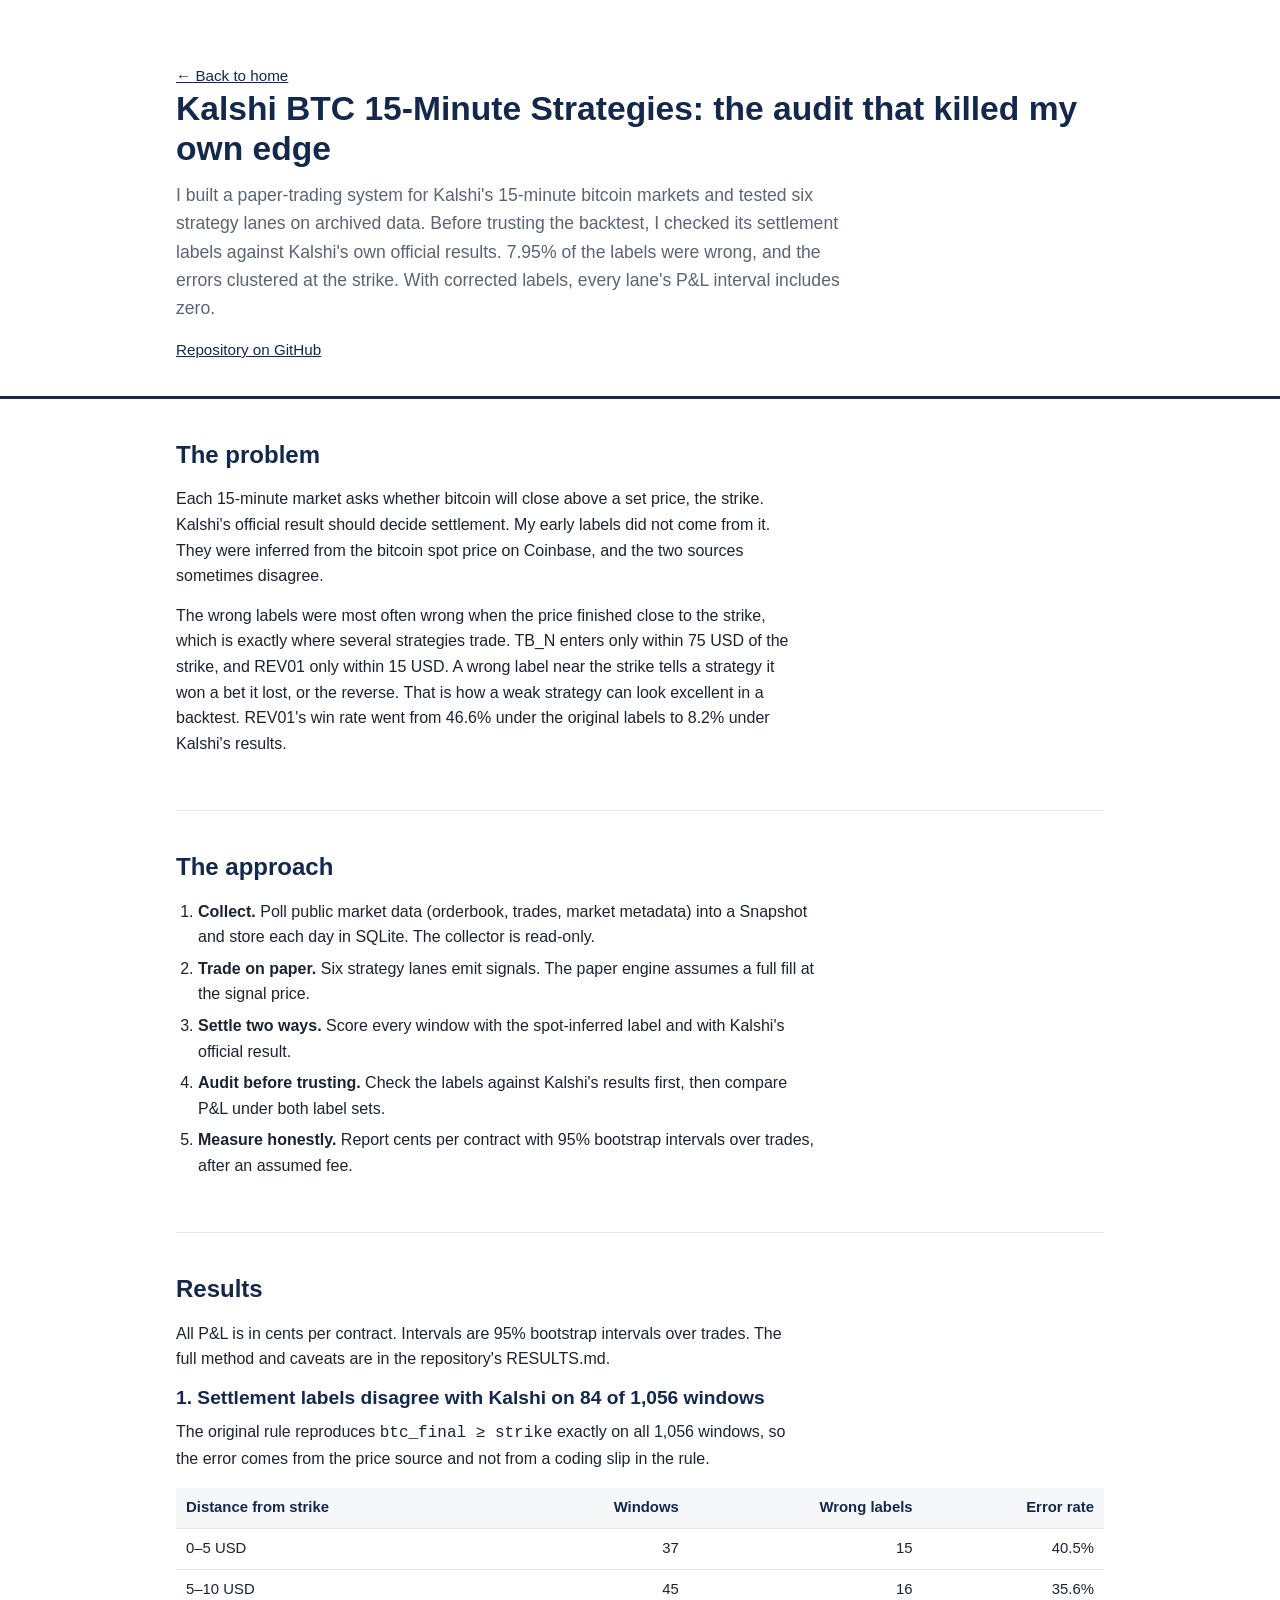
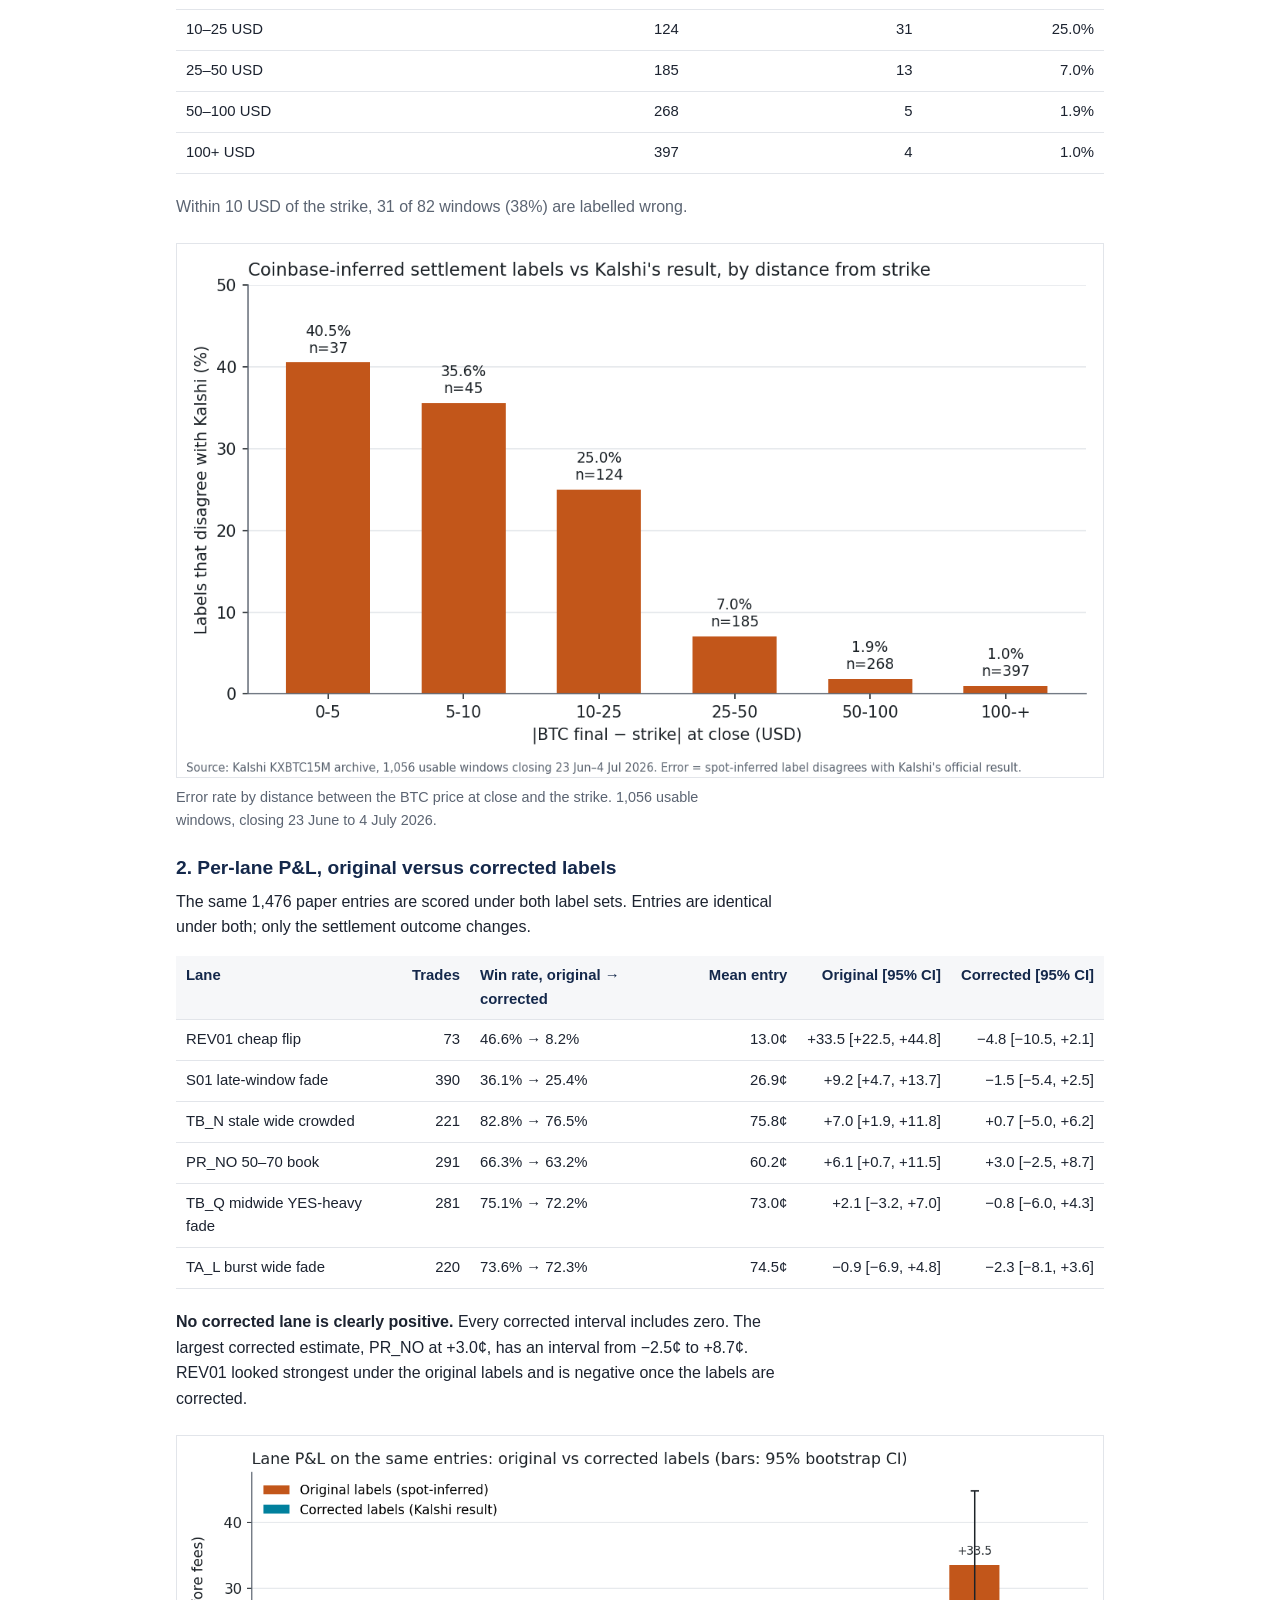
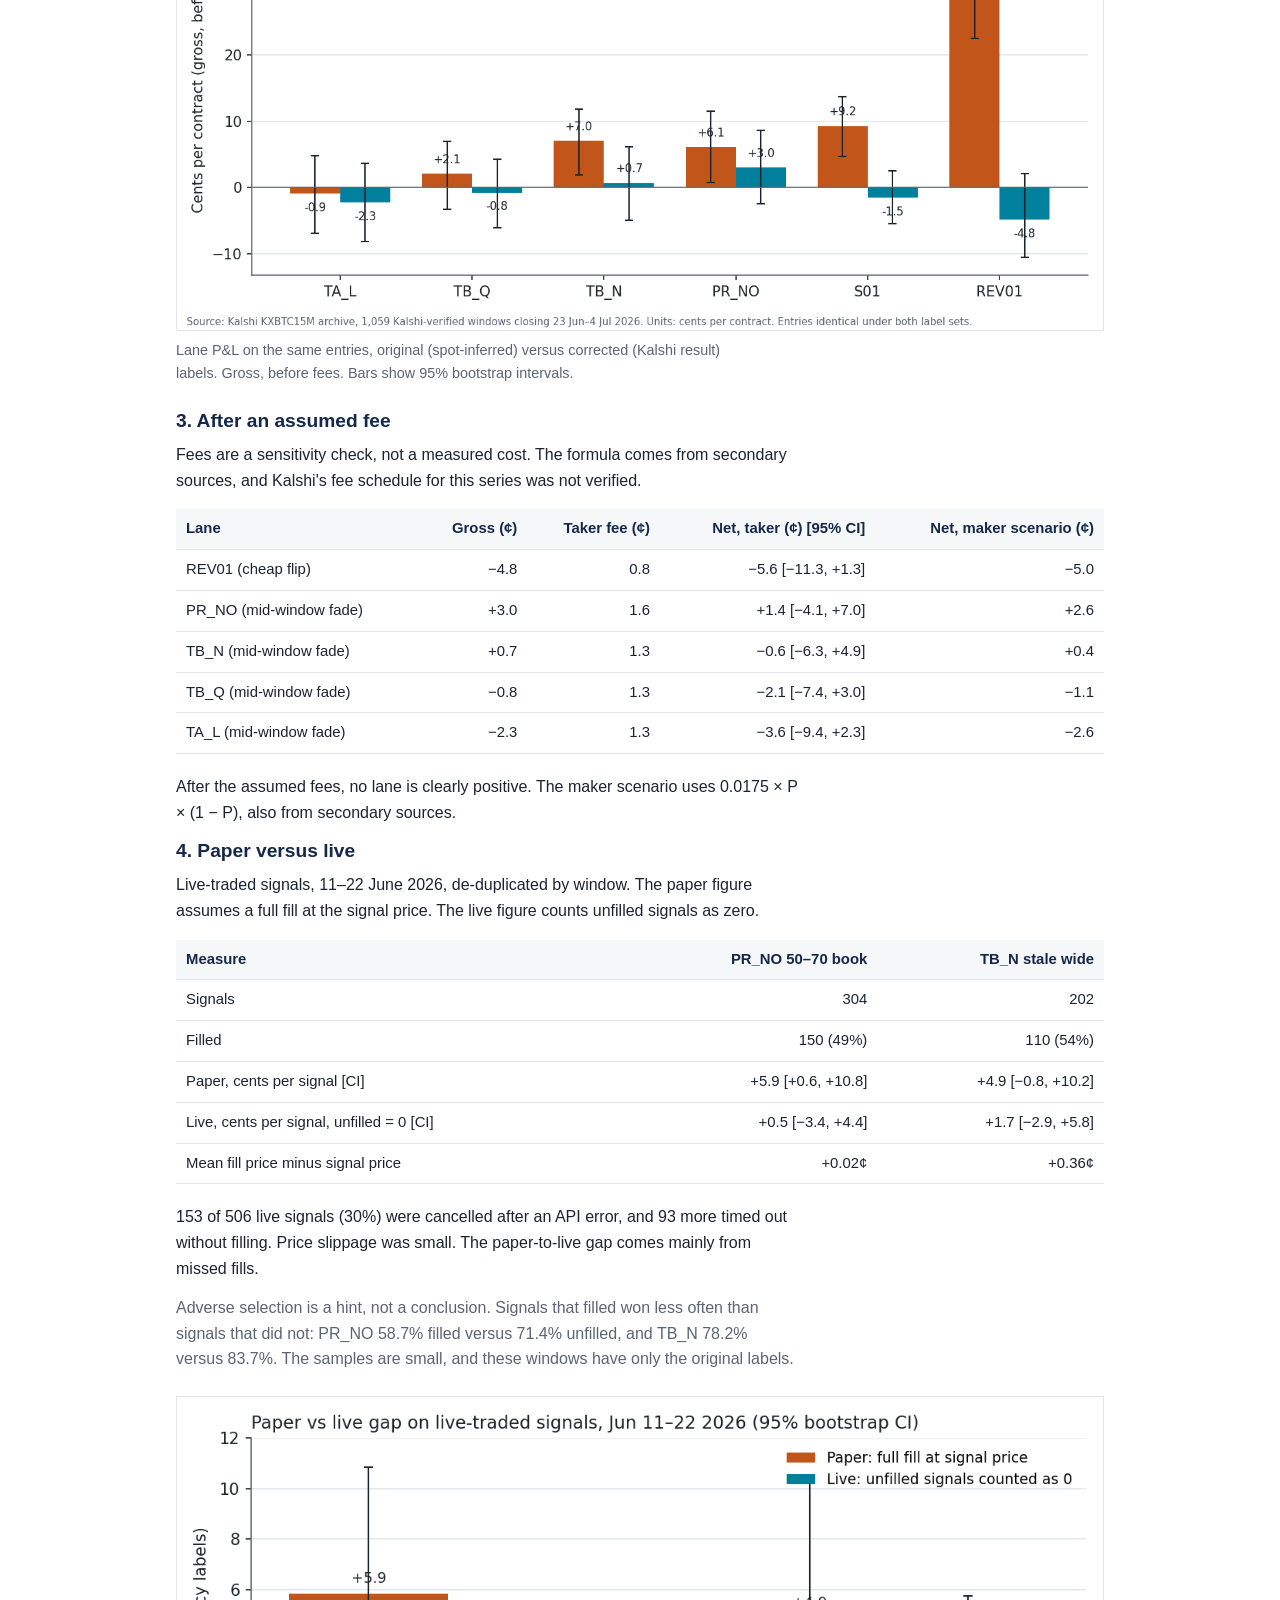
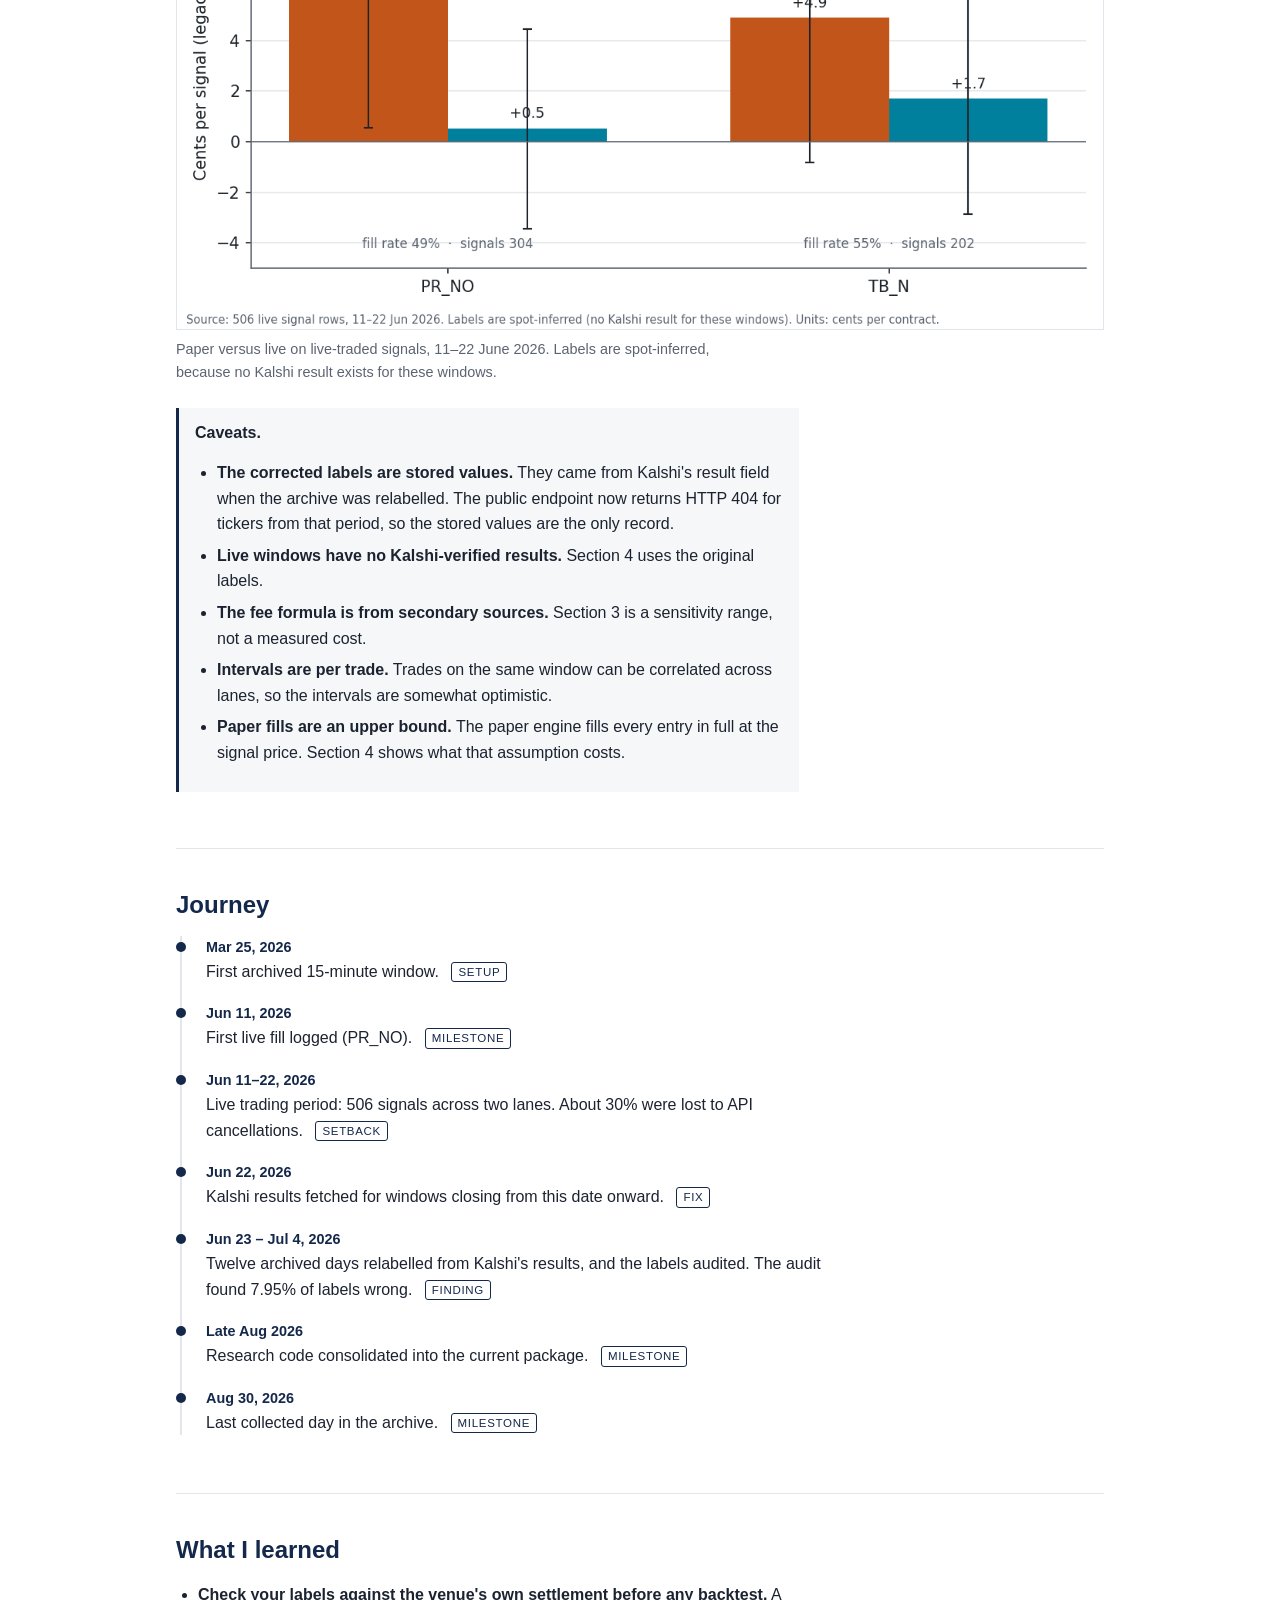
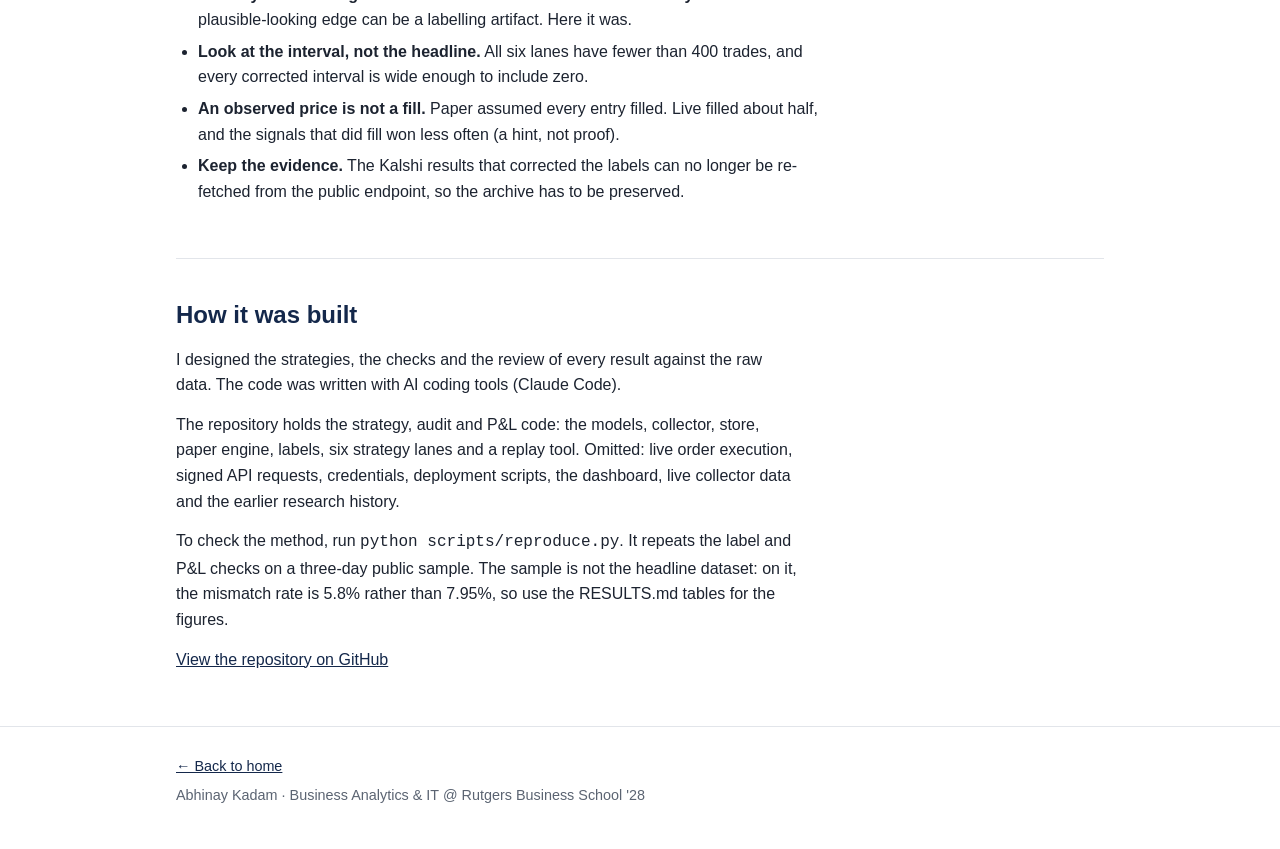
==== projects/btc.html @ 36a4cc54 "Build portfolio site: home page and two case studies Plain HTML and CSS, no framework and no build s" ====
<!doctype html>
<html lang="en">
<head>
  <meta charset="utf-8">
  <meta name="viewport" content="width=device-width, initial-scale=1">
  <title>Kalshi BTC 15-Minute Audit | Abhinay Kadam</title>
  <meta name="description" content="Case study: an audit of a Kalshi 15-minute bitcoin backtest. 7.95% of settlement labels disagreed with Kalshi's official results, and no strategy lane stayed positive after correction.">
  <link rel="icon" href="data:image/svg+xml,%3Csvg xmlns='http://www.w3.org/2000/svg' viewBox='0 0 16 16'%3E%3Crect width='16' height='16' fill='%2314284b'/%3E%3C/svg%3E">
  <link rel="stylesheet" href="../assets/style.css">
</head>
<body>

  <header class="page-head">
    <div class="wrap">
      <p class="back"><a href="../index.html">← Back to home</a></p>
      <h1>Kalshi BTC 15-Minute Strategies: the audit that killed my own edge</h1>
      <p class="lead">I built a paper-trading system for Kalshi's 15-minute bitcoin markets and tested six strategy lanes on archived data. Before trusting the backtest, I checked its settlement labels against Kalshi's own official results. 7.95% of the labels were wrong, and the errors clustered at the strike. With corrected labels, every lane's P&amp;L interval includes zero.</p>
      <ul class="links">
        <li><a href="https://github.com/Prydae/kalshi-btc-audit">Repository on GitHub</a></li>
      </ul>
    </div>
  </header>

  <main class="wrap">

    <section id="problem" aria-labelledby="problem-heading">
      <h2 id="problem-heading">The problem</h2>
      <p>Each 15-minute market asks whether bitcoin will close above a set price, the strike. Kalshi's official result should decide settlement. My early labels did not come from it. They were inferred from the bitcoin spot price on Coinbase, and the two sources sometimes disagree.</p>
      <p>The wrong labels were most often wrong when the price finished close to the strike, which is exactly where several strategies trade. TB_N enters only within 75 USD of the strike, and REV01 only within 15 USD. A wrong label near the strike tells a strategy it won a bet it lost, or the reverse. That is how a weak strategy can look excellent in a backtest. REV01's win rate went from 46.6% under the original labels to 8.2% under Kalshi's results.</p>
    </section>

    <section id="approach" aria-labelledby="approach-heading">
      <h2 id="approach-heading">The approach</h2>
      <ol>
        <li><strong>Collect.</strong> Poll public market data (orderbook, trades, market metadata) into a Snapshot and store each day in SQLite. The collector is read-only.</li>
        <li><strong>Trade on paper.</strong> Six strategy lanes emit signals. The paper engine assumes a full fill at the signal price.</li>
        <li><strong>Settle two ways.</strong> Score every window with the spot-inferred label and with Kalshi's official result.</li>
        <li><strong>Audit before trusting.</strong> Check the labels against Kalshi's results first, then compare P&amp;L under both label sets.</li>
        <li><strong>Measure honestly.</strong> Report cents per contract with 95% bootstrap intervals over trades, after an assumed fee.</li>
      </ol>
    </section>

    <section id="results" aria-labelledby="results-heading">
      <h2 id="results-heading">Results</h2>
      <p>All P&amp;L is in cents per contract. Intervals are 95% bootstrap intervals over trades. The full method and caveats are in the repository's RESULTS.md.</p>

      <h3>1. Settlement labels disagree with Kalshi on 84 of 1,056 windows</h3>
      <p>The original rule reproduces <code>btc_final ≥ strike</code> exactly on all 1,056 windows, so the error comes from the price source and not from a coding slip in the rule.</p>
      <div class="table-wrap">
        <table class="data">
          <thead>
            <tr>
              <th>Distance from strike</th>
              <th class="num">Windows</th>
              <th class="num">Wrong labels</th>
              <th class="num">Error rate</th>
            </tr>
          </thead>
          <tbody>
            <tr><td>0–5 USD</td><td class="num">37</td><td class="num">15</td><td class="num">40.5%</td></tr>
            <tr><td>5–10 USD</td><td class="num">45</td><td class="num">16</td><td class="num">35.6%</td></tr>
            <tr><td>10–25 USD</td><td class="num">124</td><td class="num">31</td><td class="num">25.0%</td></tr>
            <tr><td>25–50 USD</td><td class="num">185</td><td class="num">13</td><td class="num">7.0%</td></tr>
            <tr><td>50–100 USD</td><td class="num">268</td><td class="num">5</td><td class="num">1.9%</td></tr>
            <tr><td>100+ USD</td><td class="num">397</td><td class="num">4</td><td class="num">1.0%</td></tr>
          </tbody>
        </table>
      </div>
      <p class="muted">Within 10 USD of the strike, 31 of 82 windows (38%) are labelled wrong.</p>

      <figure>
        <img src="../assets/img/btc-label-error.png" alt="Bar chart of the share of settlement labels that disagree with Kalshi's result, by distance from strike: 40.5% at 0 to 5 USD, 35.6% at 5 to 10 USD, 25.0% at 10 to 25 USD, 7.0% at 25 to 50 USD, 1.9% at 50 to 100 USD, and 1.0% above 100 USD.">
        <figcaption>Error rate by distance between the BTC price at close and the strike. 1,056 usable windows, closing 23 June to 4 July 2026.</figcaption>
      </figure>

      <h3>2. Per-lane P&amp;L, original versus corrected labels</h3>
      <p>The same 1,476 paper entries are scored under both label sets. Entries are identical under both; only the settlement outcome changes.</p>
      <div class="table-wrap">
        <table class="data">
          <thead>
            <tr>
              <th>Lane</th>
              <th class="num">Trades</th>
              <th>Win rate, original → corrected</th>
              <th class="num">Mean entry</th>
              <th class="num">Original [95% CI]</th>
              <th class="num">Corrected [95% CI]</th>
            </tr>
          </thead>
          <tbody>
            <tr><td>REV01 cheap flip</td><td class="num">73</td><td>46.6% → 8.2%</td><td class="num">13.0¢</td><td class="num">+33.5 [+22.5, +44.8]</td><td class="num">−4.8 [−10.5, +2.1]</td></tr>
            <tr><td>S01 late-window fade</td><td class="num">390</td><td>36.1% → 25.4%</td><td class="num">26.9¢</td><td class="num">+9.2 [+4.7, +13.7]</td><td class="num">−1.5 [−5.4, +2.5]</td></tr>
            <tr><td>TB_N stale wide crowded</td><td class="num">221</td><td>82.8% → 76.5%</td><td class="num">75.8¢</td><td class="num">+7.0 [+1.9, +11.8]</td><td class="num">+0.7 [−5.0, +6.2]</td></tr>
            <tr><td>PR_NO 50–70 book</td><td class="num">291</td><td>66.3% → 63.2%</td><td class="num">60.2¢</td><td class="num">+6.1 [+0.7, +11.5]</td><td class="num">+3.0 [−2.5, +8.7]</td></tr>
            <tr><td>TB_Q midwide YES-heavy fade</td><td class="num">281</td><td>75.1% → 72.2%</td><td class="num">73.0¢</td><td class="num">+2.1 [−3.2, +7.0]</td><td class="num">−0.8 [−6.0, +4.3]</td></tr>
            <tr><td>TA_L burst wide fade</td><td class="num">220</td><td>73.6% → 72.3%</td><td class="num">74.5¢</td><td class="num">−0.9 [−6.9, +4.8]</td><td class="num">−2.3 [−8.1, +3.6]</td></tr>
          </tbody>
        </table>
      </div>
      <p><strong>No corrected lane is clearly positive.</strong> Every corrected interval includes zero. The largest corrected estimate, PR_NO at +3.0¢, has an interval from −2.5¢ to +8.7¢. REV01 looked strongest under the original labels and is negative once the labels are corrected.</p>

      <figure>
        <img src="../assets/img/btc-lane-pnl.png" alt="Grouped bar chart of lane P&amp;L on the same entries under original and corrected labels. Original: TA_L -0.9, TB_Q +2.1, TB_N +7.0, PR_NO +6.1, S01 +9.2, REV01 +33.5. Corrected: TA_L -2.3, TB_Q -0.8, TB_N +0.7, PR_NO +3.0, S01 -1.5, REV01 -4.8.">
        <figcaption>Lane P&amp;L on the same entries, original (spot-inferred) versus corrected (Kalshi result) labels. Gross, before fees. Bars show 95% bootstrap intervals.</figcaption>
      </figure>

      <h3>3. After an assumed fee</h3>
      <p>Fees are a sensitivity check, not a measured cost. The formula comes from secondary sources, and Kalshi's fee schedule for this series was not verified.</p>
      <div class="table-wrap">
        <table class="data">
          <thead>
            <tr>
              <th>Lane</th>
              <th class="num">Gross (¢)</th>
              <th class="num">Taker fee (¢)</th>
              <th class="num">Net, taker (¢) [95% CI]</th>
              <th class="num">Net, maker scenario (¢)</th>
            </tr>
          </thead>
          <tbody>
            <tr><td>REV01 (cheap flip)</td><td class="num">−4.8</td><td class="num">0.8</td><td class="num">−5.6 [−11.3, +1.3]</td><td class="num">−5.0</td></tr>
            <tr><td>PR_NO (mid-window fade)</td><td class="num">+3.0</td><td class="num">1.6</td><td class="num">+1.4 [−4.1, +7.0]</td><td class="num">+2.6</td></tr>
            <tr><td>TB_N (mid-window fade)</td><td class="num">+0.7</td><td class="num">1.3</td><td class="num">−0.6 [−6.3, +4.9]</td><td class="num">+0.4</td></tr>
            <tr><td>TB_Q (mid-window fade)</td><td class="num">−0.8</td><td class="num">1.3</td><td class="num">−2.1 [−7.4, +3.0]</td><td class="num">−1.1</td></tr>
            <tr><td>TA_L (mid-window fade)</td><td class="num">−2.3</td><td class="num">1.3</td><td class="num">−3.6 [−9.4, +2.3]</td><td class="num">−2.6</td></tr>
          </tbody>
        </table>
      </div>
      <p>After the assumed fees, no lane is clearly positive. The maker scenario uses 0.0175 × P × (1 − P), also from secondary sources.</p>

      <h3>4. Paper versus live</h3>
      <p>Live-traded signals, 11–22 June 2026, de-duplicated by window. The paper figure assumes a full fill at the signal price. The live figure counts unfilled signals as zero.</p>
      <div class="table-wrap">
        <table class="data">
          <thead>
            <tr>
              <th>Measure</th>
              <th class="num">PR_NO 50–70 book</th>
              <th class="num">TB_N stale wide</th>
            </tr>
          </thead>
          <tbody>
            <tr><td>Signals</td><td class="num">304</td><td class="num">202</td></tr>
            <tr><td>Filled</td><td class="num">150 (49%)</td><td class="num">110 (54%)</td></tr>
            <tr><td>Paper, cents per signal [CI]</td><td class="num">+5.9 [+0.6, +10.8]</td><td class="num">+4.9 [−0.8, +10.2]</td></tr>
            <tr><td>Live, cents per signal, unfilled = 0 [CI]</td><td class="num">+0.5 [−3.4, +4.4]</td><td class="num">+1.7 [−2.9, +5.8]</td></tr>
            <tr><td>Mean fill price minus signal price</td><td class="num">+0.02¢</td><td class="num">+0.36¢</td></tr>
          </tbody>
        </table>
      </div>
      <p>153 of 506 live signals (30%) were cancelled after an API error, and 93 more timed out without filling. Price slippage was small. The paper-to-live gap comes mainly from missed fills.</p>
      <p class="muted">Adverse selection is a hint, not a conclusion. Signals that filled won less often than signals that did not: PR_NO 58.7% filled versus 71.4% unfilled, and TB_N 78.2% versus 83.7%. The samples are small, and these windows have only the original labels.</p>

      <figure>
        <img src="../assets/img/btc-paper-vs-live.png" alt="Bar chart comparing paper and live cents per signal on live-traded signals from 11 to 22 June 2026. PR_NO: paper +5.9, live +0.5. TB_N: paper +4.9, live +1.7. Error bars show 95% intervals.">
        <figcaption>Paper versus live on live-traded signals, 11–22 June 2026. Labels are spot-inferred, because no Kalshi result exists for these windows.</figcaption>
      </figure>

      <div class="note">
        <p><strong>Caveats.</strong></p>
        <ul>
          <li><strong>The corrected labels are stored values.</strong> They came from Kalshi's result field when the archive was relabelled. The public endpoint now returns HTTP 404 for tickers from that period, so the stored values are the only record.</li>
          <li><strong>Live windows have no Kalshi-verified results.</strong> Section 4 uses the original labels.</li>
          <li><strong>The fee formula is from secondary sources.</strong> Section 3 is a sensitivity range, not a measured cost.</li>
          <li><strong>Intervals are per trade.</strong> Trades on the same window can be correlated across lanes, so the intervals are somewhat optimistic.</li>
          <li><strong>Paper fills are an upper bound.</strong> The paper engine fills every entry in full at the signal price. Section 4 shows what that assumption costs.</li>
        </ul>
      </div>
    </section>

    <section id="journey" aria-labelledby="journey-heading">
      <h2 id="journey-heading">Journey</h2>
      <ol class="timeline">
        <li><span class="date">Mar 25, 2026</span>First archived 15-minute window. <span class="tag">Setup</span></li>
        <li><span class="date">Jun 11, 2026</span>First live fill logged (PR_NO). <span class="tag">Milestone</span></li>
        <li><span class="date">Jun 11–22, 2026</span>Live trading period: 506 signals across two lanes. About 30% were lost to API cancellations. <span class="tag">Setback</span></li>
        <li><span class="date">Jun 22, 2026</span>Kalshi results fetched for windows closing from this date onward. <span class="tag">Fix</span></li>
        <li><span class="date">Jun 23 – Jul 4, 2026</span>Twelve archived days relabelled from Kalshi's results, and the labels audited. The audit found 7.95% of labels wrong. <span class="tag">Finding</span></li>
        <li><span class="date">Late Aug 2026</span>Research code consolidated into the current package. <span class="tag">Milestone</span></li>
        <li><span class="date">Aug 30, 2026</span>Last collected day in the archive. <span class="tag">Milestone</span></li>
      </ol>
    </section>

    <section id="learned" aria-labelledby="learned-heading">
      <h2 id="learned-heading">What I learned</h2>
      <ul>
        <li><strong>Check your labels against the venue's own settlement before any backtest.</strong> A plausible-looking edge can be a labelling artifact. Here it was.</li>
        <li><strong>Look at the interval, not the headline.</strong> All six lanes have fewer than 400 trades, and every corrected interval is wide enough to include zero.</li>
        <li><strong>An observed price is not a fill.</strong> Paper assumed every entry filled. Live filled about half, and the signals that did fill won less often (a hint, not proof).</li>
        <li><strong>Keep the evidence.</strong> The Kalshi results that corrected the labels can no longer be re-fetched from the public endpoint, so the archive has to be preserved.</li>
      </ul>
    </section>

    <section id="built" aria-labelledby="built-heading">
      <h2 id="built-heading">How it was built</h2>
      <p>I designed the strategies, the checks and the review of every result against the raw data. The code was written with AI coding tools (Claude Code).</p>
      <p>The repository holds the strategy, audit and P&amp;L code: the models, collector, store, paper engine, labels, six strategy lanes and a replay tool. Omitted: live order execution, signed API requests, credentials, deployment scripts, the dashboard, live collector data and the earlier research history.</p>
      <p>To check the method, run <code>python scripts/reproduce.py</code>. It repeats the label and P&amp;L checks on a three-day public sample. The sample is not the headline dataset: on it, the mismatch rate is 5.8% rather than 7.95%, so use the RESULTS.md tables for the figures.</p>
      <p><a href="https://github.com/Prydae/kalshi-btc-audit">View the repository on GitHub</a></p>
    </section>

  </main>

  <footer class="site-footer">
    <div class="wrap">
      <p><a href="../index.html">← Back to home</a></p>
      <p>Abhinay Kadam · Business Analytics &amp; IT @ Rutgers Business School '28</p>
    </div>
  </footer>

</body>
</html>
---- assets/style.css ----
/* Abhinay Kadam portfolio. Plain CSS, system fonts, no animation. */

:root {
  --accent: #14284b;
  --text: #1c2330;
  --muted: #5b6472;
  --border: #e2e5ea;
  --soft: #f6f7f9;
  --bg: #ffffff;
}

* { box-sizing: border-box; }

html { -webkit-text-size-adjust: 100%; }

body {
  margin: 0;
  background: var(--bg);
  color: var(--text);
  font-family: -apple-system, BlinkMacSystemFont, "Segoe UI", Roboto, "Helvetica Neue", Arial, sans-serif;
  font-size: 16px;
  line-height: 1.6;
}

a { color: var(--accent); }
a:hover { text-decoration-thickness: 2px; }

img { max-width: 100%; height: auto; }

.wrap {
  max-width: 960px;
  margin: 0 auto;
  padding: 0 16px;
}

/* Header */
.site-header {
  border-bottom: 3px solid var(--accent);
  padding: 48px 0 28px;
}

.site-header h1 {
  margin: 0 0 8px;
  color: var(--accent);
  font-size: clamp(1.8rem, 5vw, 2.25rem);
  font-weight: 700;
  letter-spacing: -0.01em;
  line-height: 1.2;
}

.subtitle {
  margin: 0 0 20px;
  color: var(--muted);
  font-size: 1.05rem;
  max-width: 62ch;
}

.links {
  display: flex;
  flex-wrap: wrap;
  gap: 8px 20px;
  margin: 0;
  padding: 0;
  list-style: none;
  font-size: 0.95rem;
}

/* Sections */
main section {
  padding: 40px 0;
  border-bottom: 1px solid var(--border);
}

main section:last-of-type { border-bottom: none; }

h2 {
  margin: 0 0 16px;
  color: var(--accent);
  font-size: 1.5rem;
  font-weight: 700;
  line-height: 1.3;
}

h3 {
  margin: 0 0 8px;
  color: var(--accent);
  font-size: 1.2rem;
  font-weight: 700;
  line-height: 1.3;
}

h4 {
  margin: 24px 0 8px;
  color: var(--accent);
  font-size: 1rem;
  font-weight: 700;
}

p, li { max-width: 70ch; }
p { margin: 0 0 14px; }
ul, ol { padding-left: 22px; margin: 0 0 14px; }
li { margin-bottom: 6px; }

.lead {
  font-size: 1.1rem;
  color: var(--text);
  max-width: 70ch;
}

.muted { color: var(--muted); }

/* Project cards */
.cards {
  display: grid;
  grid-template-columns: 1fr;
  gap: 24px;
}

@media (min-width: 760px) {
  .cards { grid-template-columns: 1fr 1fr; }
}

.card {
  display: flex;
  flex-direction: column;
  border: 1px solid var(--border);
  border-radius: 6px;
  overflow: hidden;
  background: var(--bg);
}

.card img {
  display: block;
  width: 100%;
  border-bottom: 1px solid var(--border);
  background: var(--soft);
}

.card-body {
  display: flex;
  flex-direction: column;
  flex: 1;
  gap: 12px;
  padding: 20px;
}

.card-body h3 { margin: 0; }
.card-body h3 a { text-decoration: none; }
.card-body h3 a:hover { text-decoration: underline; }

.card-body .summary { margin: 0; color: var(--muted); }

.stats {
  display: grid;
  gap: 10px;
  margin: 4px 0 0;
  padding: 12px 0 0;
  border-top: 1px solid var(--border);
}

.stats div { display: grid; grid-template-columns: 1fr; gap: 0; }

.stats dt {
  color: var(--accent);
  font-size: 1.3rem;
  font-weight: 700;
  line-height: 1.3;
  font-variant-numeric: tabular-nums;
}

.stats dd {
  margin: 0;
  color: var(--muted);
  font-size: 0.92rem;
}

.card-links {
  margin: auto 0 0;
  padding-top: 8px;
  font-size: 0.95rem;
}

/* Tables */
.table-wrap {
  overflow-x: auto;
  margin: 16px 0 20px;
  -webkit-overflow-scrolling: touch;
}

table.data {
  width: 100%;
  border-collapse: collapse;
  font-size: 0.93rem;
}

table.data th,
table.data td {
  padding: 8px 10px;
  text-align: left;
  vertical-align: top;
  border-bottom: 1px solid var(--border);
}

table.data th {
  background: var(--soft);
  color: var(--accent);
  font-weight: 600;
}

table.data .num {
  text-align: right;
  white-space: nowrap;
  font-variant-numeric: tabular-nums;
}

/* Figures and notes */
figure {
  margin: 24px 0;
}

figure img {
  display: block;
  width: 100%;
  border: 1px solid var(--border);
}

figcaption {
  margin-top: 8px;
  color: var(--muted);
  font-size: 0.9rem;
  max-width: 70ch;
}

.note {
  margin: 16px 0;
  padding: 12px 16px;
  border-left: 3px solid var(--accent);
  background: var(--soft);
  max-width: 70ch;
}

.note p:last-child { margin-bottom: 0; }

/* Timeline */
.timeline {
  list-style: none;
  margin: 0;
  padding: 0 0 0 24px;
  border-left: 2px solid var(--border);
  margin-left: 4px;
}

.timeline li {
  position: relative;
  margin: 0 0 18px;
}

.timeline li::before {
  content: "";
  position: absolute;
  left: -30px;
  top: 6px;
  width: 10px;
  height: 10px;
  border-radius: 50%;
  background: var(--accent);
}

.timeline .date {
  display: block;
  color: var(--accent);
  font-weight: 600;
  font-size: 0.9rem;
}

.tag {
  display: inline-block;
  margin-left: 8px;
  padding: 0 6px;
  border: 1px solid var(--accent);
  border-radius: 3px;
  color: var(--accent);
  font-size: 0.72rem;
  letter-spacing: 0.06em;
  text-transform: uppercase;
  vertical-align: 1px;
}

/* Page furniture */
.back {
  display: inline-block;
  margin: 24px 0 0;
  font-size: 0.95rem;
}

.page-head {
  padding: 40px 0 28px;
  border-bottom: 3px solid var(--accent);
}

.page-head h1 {
  margin: 0 0 12px;
  color: var(--accent);
  font-size: clamp(1.7rem, 4.5vw, 2.1rem);
  font-weight: 700;
  line-height: 1.2;
}

.page-head .lead { margin: 0 0 16px; color: var(--muted); }

.site-footer {
  padding: 28px 0 40px;
  border-top: 1px solid var(--border);
  color: var(--muted);
  font-size: 0.9rem;
}

.site-footer p { margin: 0 0 6px; }
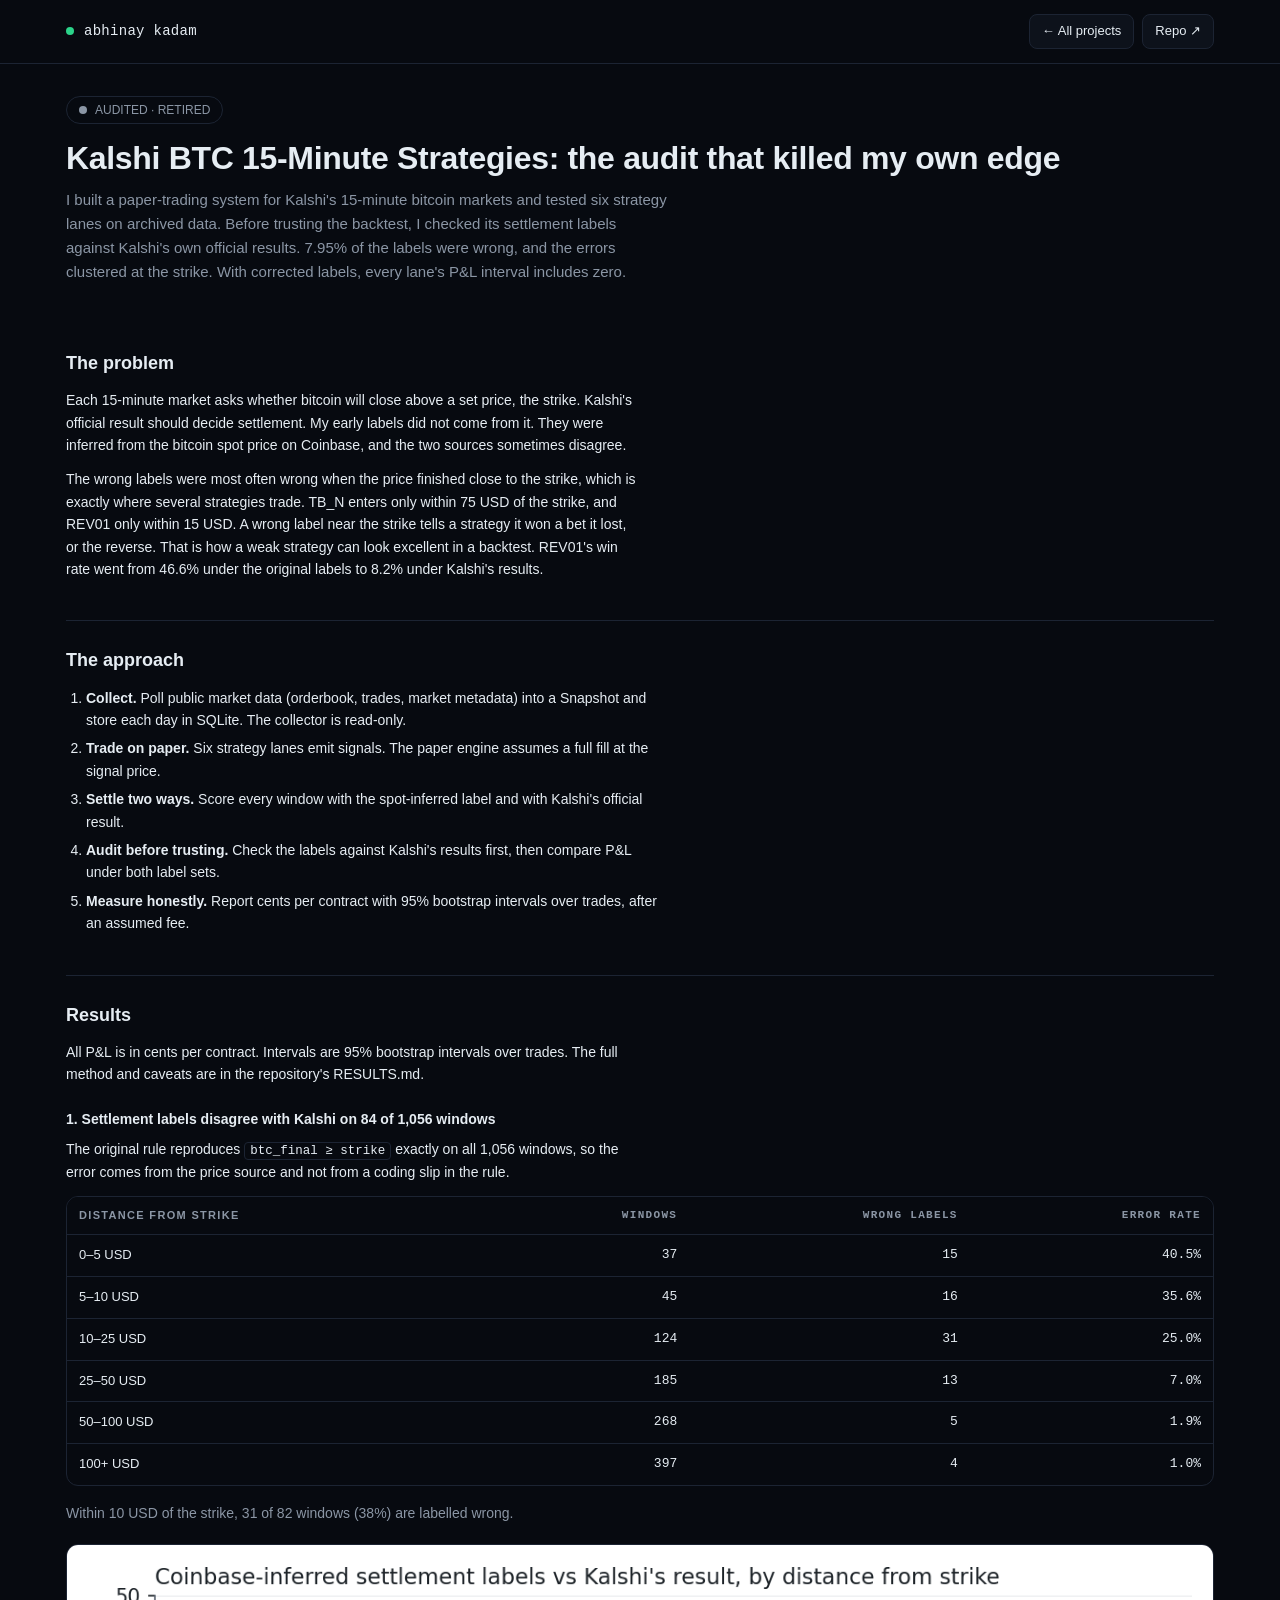
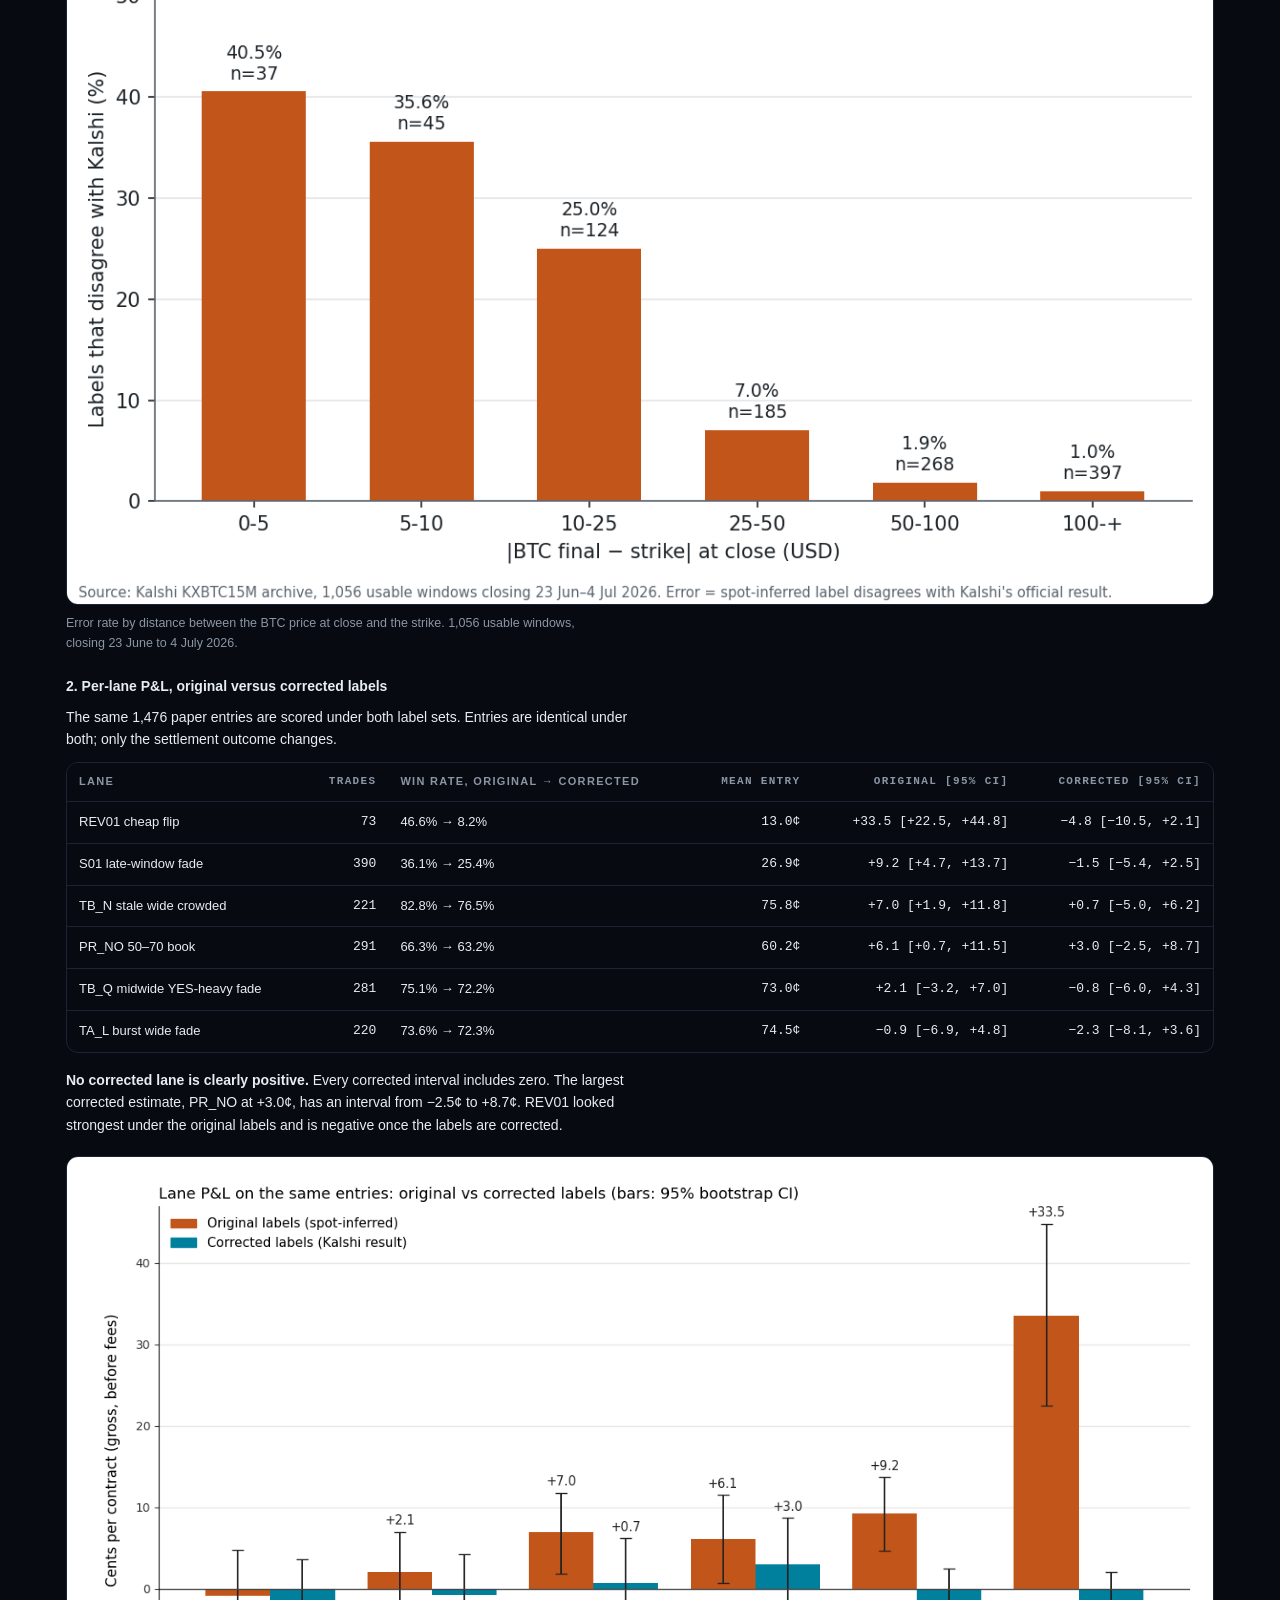
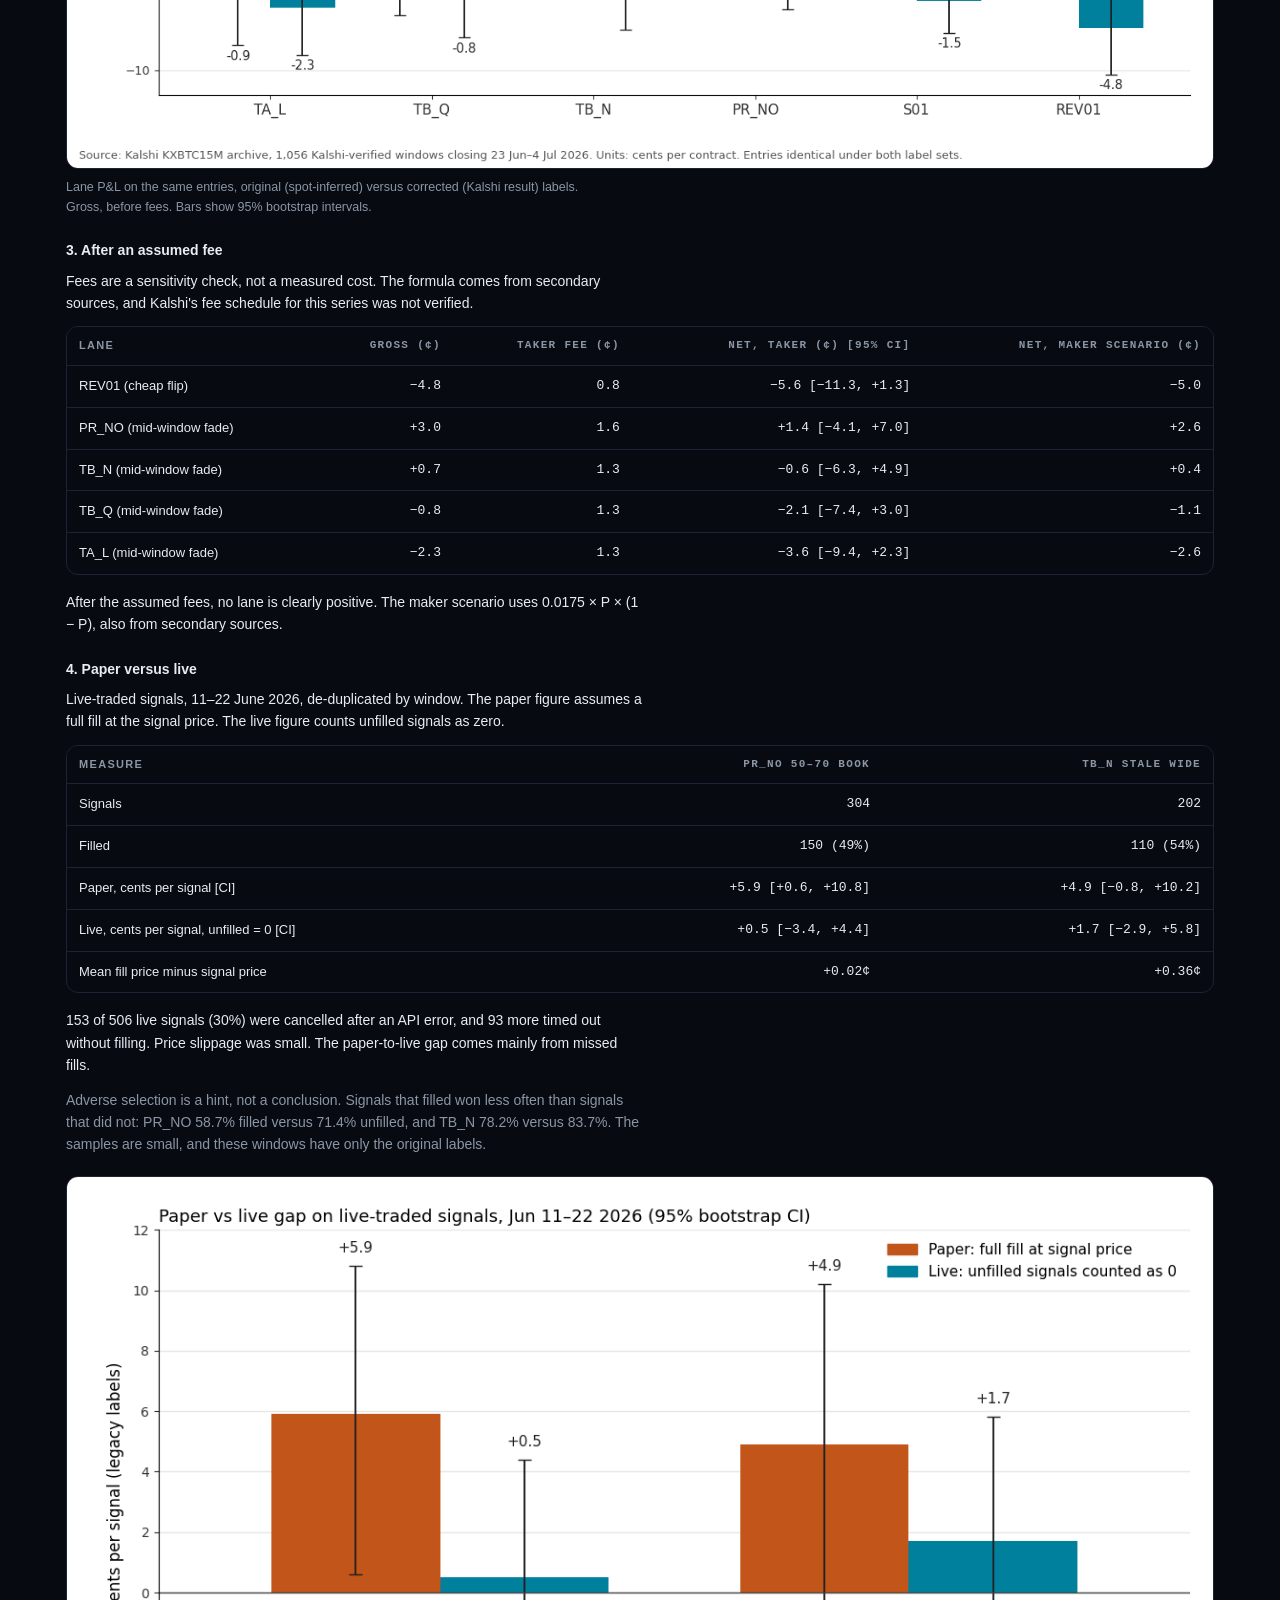
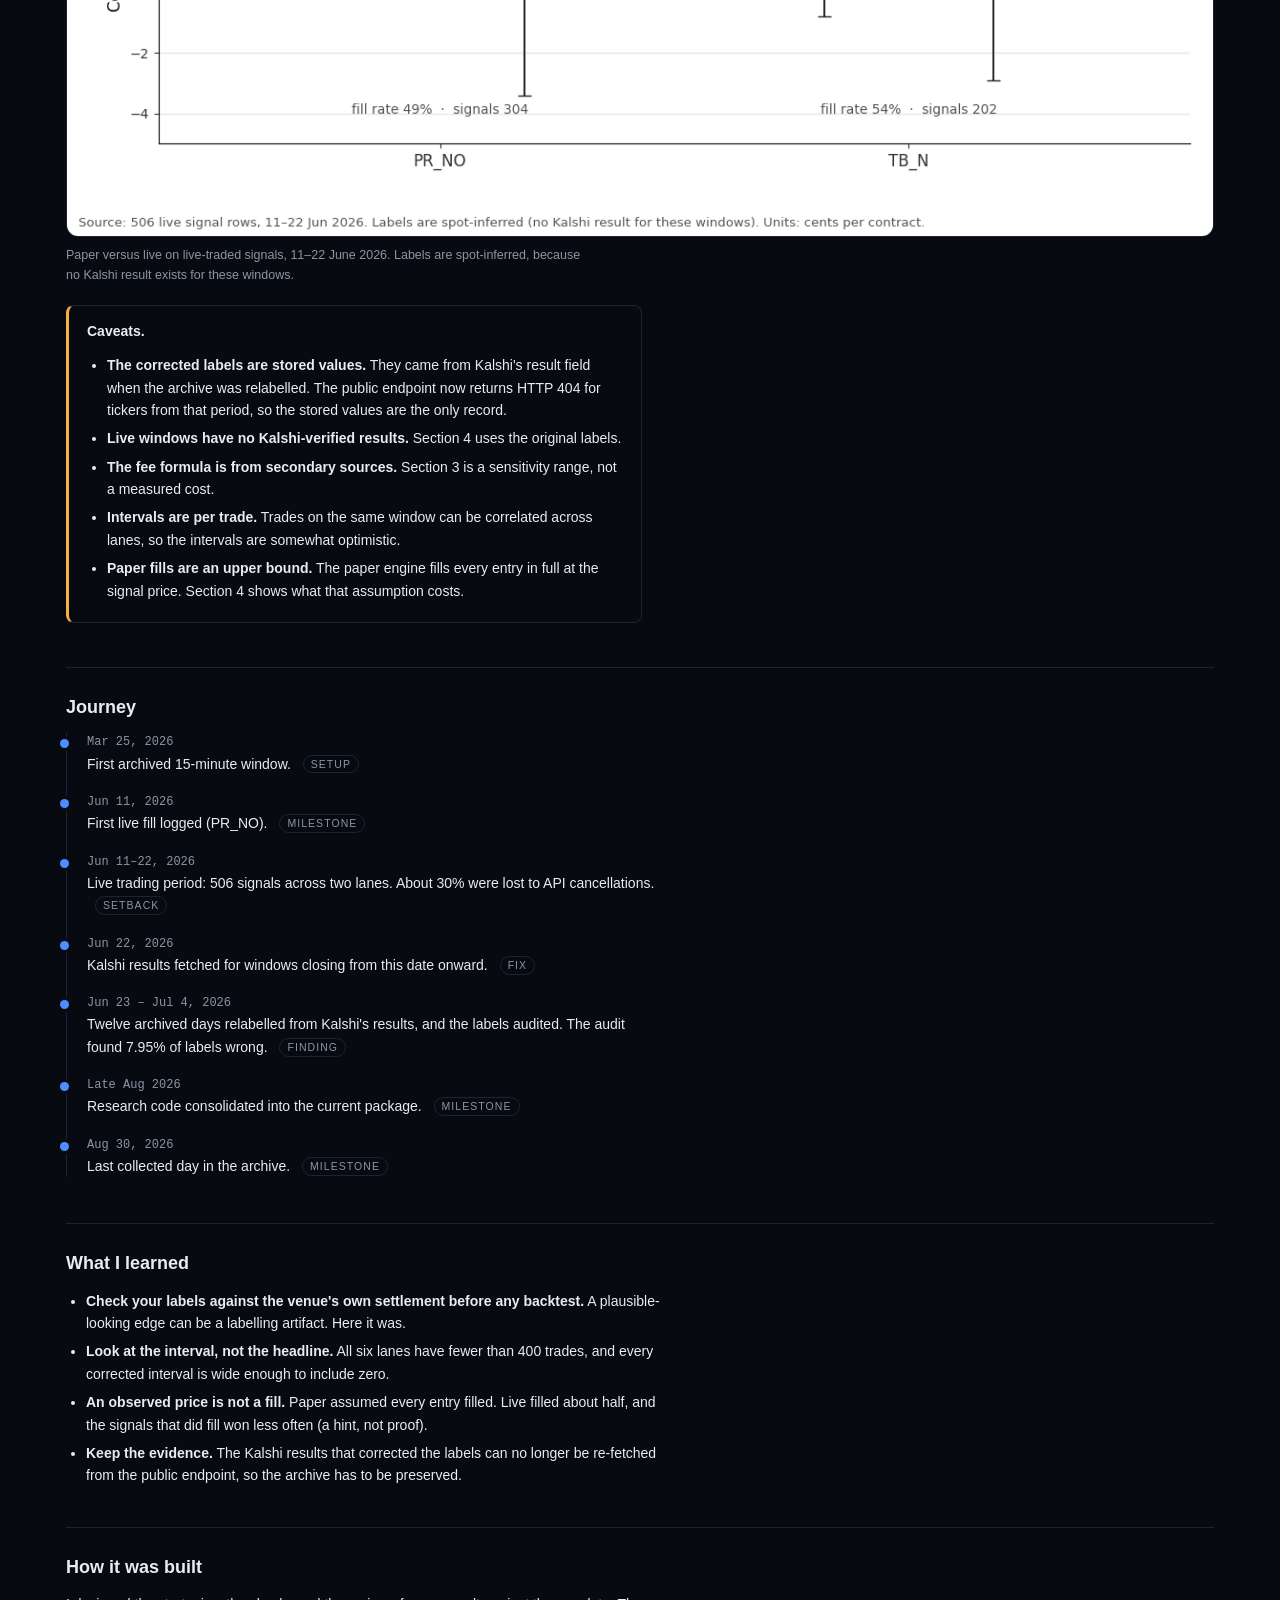
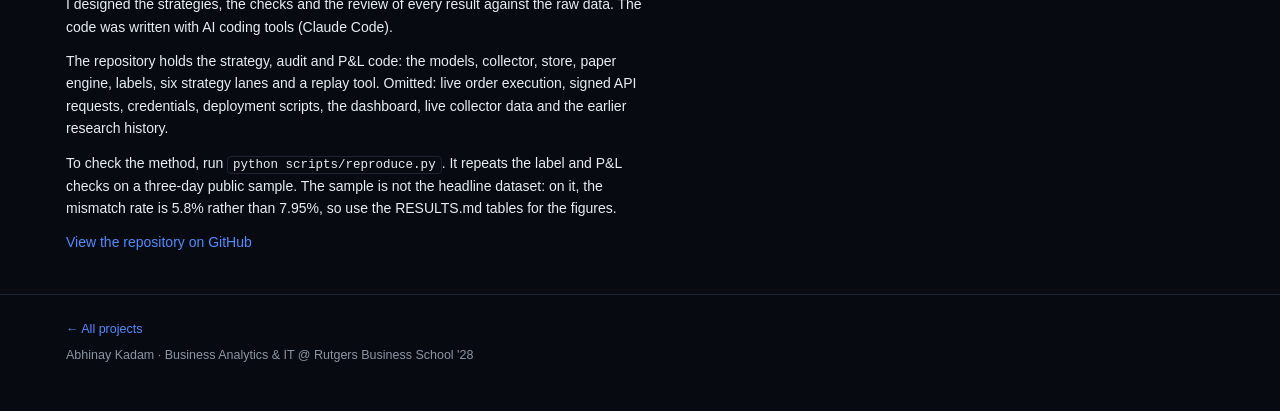
==== commit 380959f8: "Redesign: trading-terminal theme and tabbed single page Dark panel layout matching the trading dashb" ====
--- a/projects/btc.html
+++ b/projects/btc.html
@@ -10,18 +10,25 @@
 </head>
 <body>
 
+  <header class="topbar">
+    <div class="wrap topbar-inner">
+      <a class="brand" href="../index.html"><span class="dot pos" aria-hidden="true"></span>abhinay kadam</a>
+      <div class="topbar-links">
+        <a class="btn" href="../index.html#projects">← All projects</a>
+        <a class="btn" href="https://github.com/Prydae/kalshi-btc-audit">Repo ↗</a>
+      </div>
+    </div>
+  </header>
+
   <header class="page-head">
     <div class="wrap">
-      <p class="back"><a href="../index.html">← Back to home</a></p>
+      <p class="pills"><span class="pill"><span class="dot muted" aria-hidden="true"></span>AUDITED · RETIRED</span></p>
       <h1>Kalshi BTC 15-Minute Strategies: the audit that killed my own edge</h1>
       <p class="lead">I built a paper-trading system for Kalshi's 15-minute bitcoin markets and tested six strategy lanes on archived data. Before trusting the backtest, I checked its settlement labels against Kalshi's own official results. 7.95% of the labels were wrong, and the errors clustered at the strike. With corrected labels, every lane's P&amp;L interval includes zero.</p>
-      <ul class="links">
-        <li><a href="https://github.com/Prydae/kalshi-btc-audit">Repository on GitHub</a></li>
-      </ul>
     </div>
   </header>
 
-  <main class="wrap">
+  <main class="wrap case">
 
     <section id="problem" aria-labelledby="problem-heading">
       <h2 id="problem-heading">The problem</h2>
@@ -203,7 +210,7 @@
 
   <footer class="site-footer">
     <div class="wrap">
-      <p><a href="../index.html">← Back to home</a></p>
+      <p><a href="../index.html#projects">← All projects</a></p>
       <p>Abhinay Kadam · Business Analytics &amp; IT @ Rutgers Business School '28</p>
     </div>
   </footer>
--- a/assets/style.css
+++ b/assets/style.css
@@ -1,318 +1,482 @@
-/* Abhinay Kadam portfolio. Plain CSS, system fonts, no animation. */
+/* Trading-terminal theme. Plain CSS, no framework, no animation beyond hover colour. */
 
 :root {
-  --accent: #14284b;
-  --text: #1c2330;
-  --muted: #5b6472;
-  --border: #e2e5ea;
-  --soft: #f6f7f9;
-  --bg: #ffffff;
+  --bg: #070a10;
+  --panel: #0d121b;
+  --border: #1c2433;
+  --border-hover: #2b3649;
+  --text: #e6edf3;
+  --muted: #8b96a5;
+  --pos: #2bd48a;
+  --neg: #f2545b;
+  --accent: #4c8dff;
+  --amber: #f5b041;
+  --radius: 12px;
+  --sans: Inter, -apple-system, BlinkMacSystemFont, "Segoe UI", Roboto, "Helvetica Neue", Arial, sans-serif;
+  --mono: "JetBrains Mono", ui-monospace, SFMono-Regular, Consolas, "Liberation Mono", monospace;
 }
 
 * { box-sizing: border-box; }
 
-html { -webkit-text-size-adjust: 100%; }
+html { background: var(--bg); -webkit-text-size-adjust: 100%; }
 
 body {
   margin: 0;
   background: var(--bg);
   color: var(--text);
-  font-family: -apple-system, BlinkMacSystemFont, "Segoe UI", Roboto, "Helvetica Neue", Arial, sans-serif;
-  font-size: 16px;
+  font-family: var(--sans);
+  font-size: 14px;
   line-height: 1.6;
 }
 
-a { color: var(--accent); }
-a:hover { text-decoration-thickness: 2px; }
+a { color: var(--accent); text-decoration: none; }
+a:hover { text-decoration: underline; text-underline-offset: 3px; }
+
+:focus-visible {
+  outline: 2px solid var(--accent);
+  outline-offset: 2px;
+  border-radius: 6px;
+}
 
 img { max-width: 100%; height: auto; }
 
-.wrap {
-  max-width: 960px;
-  margin: 0 auto;
-  padding: 0 16px;
-}
-
-/* Header */
-.site-header {
-  border-bottom: 3px solid var(--accent);
-  padding: 48px 0 28px;
-}
-
-.site-header h1 {
-  margin: 0 0 8px;
-  color: var(--accent);
-  font-size: clamp(1.8rem, 5vw, 2.25rem);
-  font-weight: 700;
+.wrap { max-width: 1180px; margin: 0 auto; padding: 0 16px; }
+
+/* Top bar */
+.topbar { border-bottom: 1px solid var(--border); background: var(--bg); }
+
+.topbar-inner {
+  display: flex;
+  flex-wrap: wrap;
+  align-items: center;
+  justify-content: space-between;
+  gap: 12px 16px;
+  padding-top: 14px;
+  padding-bottom: 14px;
+}
+
+@media (max-width: 719px) {
+  .topbar-inner { justify-content: flex-start; }
+  .topbar-inner > .seg { order: 2; width: 100%; }
+  .topbar-inner > .topbar-links { order: 3; }
+  .topbar-inner > .brand { order: 1; }
+}
+
+.brand {
+  display: inline-flex;
+  align-items: center;
+  gap: 10px;
+  color: var(--text);
+  font-family: var(--mono);
+  font-size: 14px;
+  letter-spacing: 0.02em;
+}
+.brand:hover { text-decoration: none; }
+
+/* Segmented tab control */
+.seg {
+  display: flex;
+  max-width: 100%;
+  padding: 3px;
+  border: 1px solid var(--border);
+  border-radius: 999px;
+  background: var(--panel);
+  overflow-x: auto;
+  scrollbar-width: none;
+  -webkit-overflow-scrolling: touch;
+}
+.seg::-webkit-scrollbar { display: none; }
+
+.seg a {
+  flex: 0 0 auto;
+  padding: 6px 16px;
+  border-radius: 999px;
+  color: var(--muted);
+  font-size: 13px;
+  font-weight: 500;
+  white-space: nowrap;
+}
+.seg a:hover { color: var(--text); text-decoration: none; }
+.seg a[aria-current="page"] { background: var(--accent); color: #fff; }
+
+.topbar-links { display: flex; flex-wrap: wrap; gap: 8px; }
+
+.btn {
+  display: inline-flex;
+  align-items: center;
+  gap: 6px;
+  padding: 6px 12px;
+  border: 1px solid var(--border);
+  border-radius: 8px;
+  background: var(--panel);
+  color: var(--text);
+  font-size: 13px;
+  white-space: nowrap;
+}
+.btn:hover { border-color: var(--border-hover); text-decoration: none; }
+.btn-primary { background: var(--accent); border-color: var(--accent); color: #fff; }
+.btn-primary:hover { background: #3a7bf0; border-color: #3a7bf0; }
+
+/* Dots and pills */
+.dot {
+  display: inline-block;
+  flex: 0 0 auto;
+  width: 8px;
+  height: 8px;
+  border-radius: 50%;
+  background: var(--muted);
+}
+.dot.pos { background: var(--pos); }
+.dot.neg { background: var(--neg); }
+.dot.amber { background: var(--amber); }
+.dot.accent { background: var(--accent); }
+.dot.muted { background: var(--muted); }
+
+.pill {
+  display: inline-flex;
+  align-items: center;
+  gap: 8px;
+  padding: 4px 12px;
+  border: 1px solid var(--border);
+  border-radius: 999px;
+  background: var(--bg);
+  color: var(--muted);
+  font-size: 12px;
+  line-height: 1.5;
+}
+.pill-text { color: var(--text); }
+
+/* Tabs: with JS on, only the active tab is shown. With JS off, both stack. */
+.tab { padding: 24px 0 56px; }
+html.js .tab:not(.is-active) { display: none; }
+
+/* Panels and labels */
+.panel {
+  background: var(--panel);
+  border: 1px solid var(--border);
+  border-radius: var(--radius);
+  padding: 22px;
+  min-width: 0;
+}
+
+.label {
+  margin: 0 0 14px;
+  color: var(--muted);
+  font-size: 11px;
+  font-weight: 600;
+  letter-spacing: 0.12em;
+  text-transform: uppercase;
+}
+
+.muted { color: var(--muted); }
+
+/* Profile header */
+.hero h1 {
+  margin: 14px 0 6px;
+  font-size: clamp(1.7rem, 4.5vw, 2.2rem);
+  font-weight: 650;
   letter-spacing: -0.01em;
   line-height: 1.2;
 }
-
-.subtitle {
-  margin: 0 0 20px;
-  color: var(--muted);
-  font-size: 1.05rem;
-  max-width: 62ch;
-}
-
-.links {
+.hero .sub { margin: 0 0 14px; color: var(--muted); font-size: 15px; }
+.hero .about { margin: 0; max-width: 72ch; }
+
+.pills { display: flex; flex-wrap: wrap; gap: 8px; margin: 0; }
+
+/* Stat tiles */
+.stats {
+  display: grid;
+  grid-template-columns: repeat(2, minmax(0, 1fr));
+  gap: 12px;
+  margin: 12px 0;
+}
+@media (min-width: 800px) {
+  .stats { grid-template-columns: repeat(4, minmax(0, 1fr)); }
+}
+
+.tile {
+  background: var(--panel);
+  border: 1px solid var(--border);
+  border-radius: var(--radius);
+  padding: 18px;
+  min-width: 0;
+}
+
+.tile .big {
+  display: block;
+  color: var(--pos);
+  font-family: var(--mono);
+  font-size: 26px;
+  font-weight: 600;
+  line-height: 1.2;
+  font-variant-numeric: tabular-nums;
+  overflow-wrap: anywhere;
+}
+.tile .big.neg { color: var(--neg); }
+.tile .big.amber { color: var(--amber); }
+.tile .big.text { color: var(--text); }
+
+.tile .cap {
+  display: block;
+  margin-top: 8px;
+  color: var(--muted);
+  font-size: 11px;
+  letter-spacing: 0.12em;
+  text-transform: uppercase;
+  line-height: 1.4;
+}
+
+/* Resume columns */
+.cols {
+  display: grid;
+  grid-template-columns: minmax(0, 1fr);
+  gap: 16px;
+  margin-top: 16px;
+}
+@media (min-width: 860px) {
+  .cols { grid-template-columns: minmax(0, 1fr) minmax(0, 1fr); }
+  .span-2 { grid-column: 1 / -1; }
+}
+
+.entry {
+  padding: 14px 0;
+  border-top: 1px solid var(--border);
+}
+.entry:first-of-type { border-top: none; padding-top: 0; }
+.entry h3 { margin: 0; font-size: 15px; font-weight: 600; line-height: 1.4; }
+.entry .meta {
+  margin: 2px 0 6px;
+  color: var(--muted);
+  font-family: var(--mono);
+  font-size: 12px;
+}
+.entry p { margin: 0; color: var(--text); }
+.entry ul { margin: 6px 0 0; padding-left: 18px; color: var(--text); }
+.entry li { margin-bottom: 4px; }
+
+.chips,
+.entry ul.chips { display: flex; flex-wrap: wrap; gap: 8px; margin: 0; padding: 0; list-style: none; }
+.entry ul.chips { margin-top: 10px; }
+.chips li {
+  padding: 4px 10px;
+  border: 1px solid var(--border);
+  border-radius: 999px;
+  background: var(--bg);
+  color: var(--text);
+  font-size: 12px;
+  margin: 0;
+}
+
+.row-link {
+  display: flex;
+  align-items: flex-start;
+  justify-content: space-between;
+  gap: 12px;
+  padding: 14px 0;
+  border-top: 1px solid var(--border);
+  color: var(--text);
+}
+.row-link:first-of-type { border-top: none; padding-top: 0; }
+.row-link:hover { text-decoration: none; }
+.row-link:hover .row-title { color: var(--accent); }
+.row-title { display: block; font-weight: 600; }
+.row-desc { display: block; color: var(--muted); font-size: 13px; }
+.row-cta { flex: 0 0 auto; color: var(--accent); font-size: 13px; white-space: nowrap; }
+
+/* Project cards */
+.proj-grid {
+  display: grid;
+  grid-template-columns: minmax(0, 1fr);
+  gap: 16px;
+}
+@media (min-width: 860px) {
+  .proj-grid { grid-template-columns: minmax(0, 1fr) minmax(0, 1fr); }
+}
+
+.proj { display: flex; flex-direction: column; gap: 16px; }
+
+.proj-head {
   display: flex;
   flex-wrap: wrap;
-  gap: 8px 20px;
-  margin: 0;
-  padding: 0;
-  list-style: none;
-  font-size: 0.95rem;
-}
-
-/* Sections */
-main section {
-  padding: 40px 0;
-  border-bottom: 1px solid var(--border);
-}
-
-main section:last-of-type { border-bottom: none; }
-
-h2 {
-  margin: 0 0 16px;
-  color: var(--accent);
-  font-size: 1.5rem;
-  font-weight: 700;
-  line-height: 1.3;
-}
-
-h3 {
-  margin: 0 0 8px;
-  color: var(--accent);
-  font-size: 1.2rem;
-  font-weight: 700;
-  line-height: 1.3;
-}
-
-h4 {
-  margin: 24px 0 8px;
-  color: var(--accent);
-  font-size: 1rem;
-  font-weight: 700;
-}
-
-p, li { max-width: 70ch; }
-p { margin: 0 0 14px; }
-ul, ol { padding-left: 22px; margin: 0 0 14px; }
-li { margin-bottom: 6px; }
-
-.lead {
-  font-size: 1.1rem;
-  color: var(--text);
-  max-width: 70ch;
-}
-
-.muted { color: var(--muted); }
-
-/* Project cards */
-.cards {
+  align-items: flex-start;
+  justify-content: space-between;
+  gap: 10px;
+}
+.proj-head h2 { margin: 0; font-size: 18px; font-weight: 650; line-height: 1.3; }
+
+.proj-metrics {
   display: grid;
   grid-template-columns: 1fr;
-  gap: 24px;
-}
-
-@media (min-width: 760px) {
-  .cards { grid-template-columns: 1fr 1fr; }
-}
-
-.card {
-  display: flex;
-  flex-direction: column;
-  border: 1px solid var(--border);
-  border-radius: 6px;
-  overflow: hidden;
-  background: var(--bg);
-}
-
-.card img {
-  display: block;
-  width: 100%;
-  border-bottom: 1px solid var(--border);
-  background: var(--soft);
-}
-
-.card-body {
-  display: flex;
-  flex-direction: column;
-  flex: 1;
-  gap: 12px;
-  padding: 20px;
-}
-
-.card-body h3 { margin: 0; }
-.card-body h3 a { text-decoration: none; }
-.card-body h3 a:hover { text-decoration: underline; }
-
-.card-body .summary { margin: 0; color: var(--muted); }
-
-.stats {
-  display: grid;
   gap: 10px;
-  margin: 4px 0 0;
-  padding: 12px 0 0;
+  margin: 0;
+}
+@media (min-width: 520px) {
+  .proj-metrics { grid-template-columns: repeat(3, minmax(0, 1fr)); }
+}
+.proj-metrics .tile { padding: 14px; }
+.proj-metrics .tile .big { font-size: 20px; }
+
+.proj p.summary { margin: 0; color: var(--muted); }
+
+.proj-actions { display: flex; flex-wrap: wrap; gap: 8px; margin-top: auto; }
+
+.fallback { color: var(--muted); }
+
+/* Case study pages */
+.page-head { padding: 32px 0 24px; }
+.page-head h1 {
+  margin: 14px 0 10px;
+  font-size: clamp(1.6rem, 4vw, 2rem);
+  font-weight: 650;
+  letter-spacing: -0.01em;
+  line-height: 1.25;
+}
+.lead { margin: 0 0 16px; color: var(--muted); font-size: 15px; max-width: 72ch; }
+
+.case section {
+  padding: 28px 0;
   border-top: 1px solid var(--border);
 }
-
-.stats div { display: grid; grid-template-columns: 1fr; gap: 0; }
-
-.stats dt {
-  color: var(--accent);
-  font-size: 1.3rem;
-  font-weight: 700;
+.case section:first-of-type { border-top: none; }
+.case h2 {
+  margin: 0 0 14px;
+  color: var(--text);
+  font-size: 18px;
+  font-weight: 650;
   line-height: 1.3;
-  font-variant-numeric: tabular-nums;
-}
-
-.stats dd {
-  margin: 0;
-  color: var(--muted);
-  font-size: 0.92rem;
-}
-
-.card-links {
-  margin: auto 0 0;
-  padding-top: 8px;
-  font-size: 0.95rem;
-}
-
-/* Tables */
+}
+.case h3 {
+  margin: 22px 0 8px;
+  color: var(--text);
+  font-size: 14px;
+  font-weight: 600;
+}
+.case p, .case li { max-width: 74ch; }
+.case p { margin: 0 0 12px; }
+.case ul, .case ol { margin: 0 0 12px; padding-left: 20px; }
+.case li { margin-bottom: 6px; }
+.case code {
+  font-family: var(--mono);
+  font-size: 12.5px;
+  background: var(--bg);
+  border: 1px solid var(--border);
+  border-radius: 4px;
+  padding: 1px 5px;
+}
+
 .table-wrap {
   overflow-x: auto;
-  margin: 16px 0 20px;
+  margin: 12px 0 16px;
+  border: 1px solid var(--border);
+  border-radius: var(--radius);
   -webkit-overflow-scrolling: touch;
 }
 
 table.data {
   width: 100%;
   border-collapse: collapse;
-  font-size: 0.93rem;
-}
-
+  font-size: 13px;
+}
 table.data th,
 table.data td {
-  padding: 8px 10px;
+  padding: 10px 12px;
   text-align: left;
   vertical-align: top;
   border-bottom: 1px solid var(--border);
 }
-
+table.data tr:last-child td { border-bottom: none; }
 table.data th {
-  background: var(--soft);
-  color: var(--accent);
+  background: var(--bg);
+  color: var(--muted);
+  font-size: 11px;
   font-weight: 600;
-}
-
+  letter-spacing: 0.12em;
+  text-transform: uppercase;
+  white-space: nowrap;
+}
 table.data .num {
   text-align: right;
   white-space: nowrap;
+  font-family: var(--mono);
   font-variant-numeric: tabular-nums;
 }
 
-/* Figures and notes */
-figure {
-  margin: 24px 0;
-}
-
+figure { margin: 20px 0; }
 figure img {
   display: block;
   width: 100%;
   border: 1px solid var(--border);
-}
-
+  border-radius: var(--radius);
+}
 figcaption {
   margin-top: 8px;
   color: var(--muted);
-  font-size: 0.9rem;
-  max-width: 70ch;
+  font-size: 12.5px;
+  max-width: 74ch;
 }
 
 .note {
   margin: 16px 0;
-  padding: 12px 16px;
-  border-left: 3px solid var(--accent);
-  background: var(--soft);
-  max-width: 70ch;
-}
-
-.note p:last-child { margin-bottom: 0; }
+  padding: 14px 18px;
+  background: var(--bg);
+  border: 1px solid var(--border);
+  border-left: 3px solid var(--amber);
+  border-radius: 8px;
+  max-width: 74ch;
+}
+.note p:last-child, .note ul:last-child { margin-bottom: 0; }
 
 /* Timeline */
 .timeline {
   list-style: none;
   margin: 0;
-  padding: 0 0 0 24px;
-  border-left: 2px solid var(--border);
+  padding: 0 0 0 22px;
+  border-left: 1px solid var(--border);
   margin-left: 4px;
 }
-
 .timeline li {
   position: relative;
   margin: 0 0 18px;
-}
-
+  max-width: 74ch;
+}
 .timeline li::before {
   content: "";
   position: absolute;
-  left: -30px;
+  left: -27px;
   top: 6px;
-  width: 10px;
-  height: 10px;
+  width: 9px;
+  height: 9px;
   border-radius: 50%;
   background: var(--accent);
-}
-
+  box-shadow: 0 0 0 3px var(--bg);
+}
 .timeline .date {
   display: block;
-  color: var(--accent);
-  font-weight: 600;
-  font-size: 0.9rem;
+  color: var(--muted);
+  font-family: var(--mono);
+  font-size: 12px;
 }
 
 .tag {
   display: inline-block;
   margin-left: 8px;
-  padding: 0 6px;
-  border: 1px solid var(--accent);
-  border-radius: 3px;
-  color: var(--accent);
-  font-size: 0.72rem;
-  letter-spacing: 0.06em;
+  padding: 0 7px;
+  border: 1px solid var(--border);
+  border-radius: 999px;
+  color: var(--muted);
+  font-size: 10.5px;
+  letter-spacing: 0.1em;
   text-transform: uppercase;
   vertical-align: 1px;
 }
 
-/* Page furniture */
-.back {
-  display: inline-block;
-  margin: 24px 0 0;
-  font-size: 0.95rem;
-}
-
-.page-head {
-  padding: 40px 0 28px;
-  border-bottom: 3px solid var(--accent);
-}
-
-.page-head h1 {
-  margin: 0 0 12px;
-  color: var(--accent);
-  font-size: clamp(1.7rem, 4.5vw, 2.1rem);
-  font-weight: 700;
-  line-height: 1.2;
-}
-
-.page-head .lead { margin: 0 0 16px; color: var(--muted); }
+.case .links { display: flex; flex-wrap: wrap; gap: 8px; margin: 0; padding: 0; list-style: none; }
+.case .links li { margin: 0; max-width: none; }
 
 .site-footer {
-  padding: 28px 0 40px;
   border-top: 1px solid var(--border);
-  color: var(--muted);
-  font-size: 0.9rem;
-}
-
+  padding: 24px 0 40px;
+  color: var(--muted);
+  font-size: 12.5px;
+}
 .site-footer p { margin: 0 0 6px; }
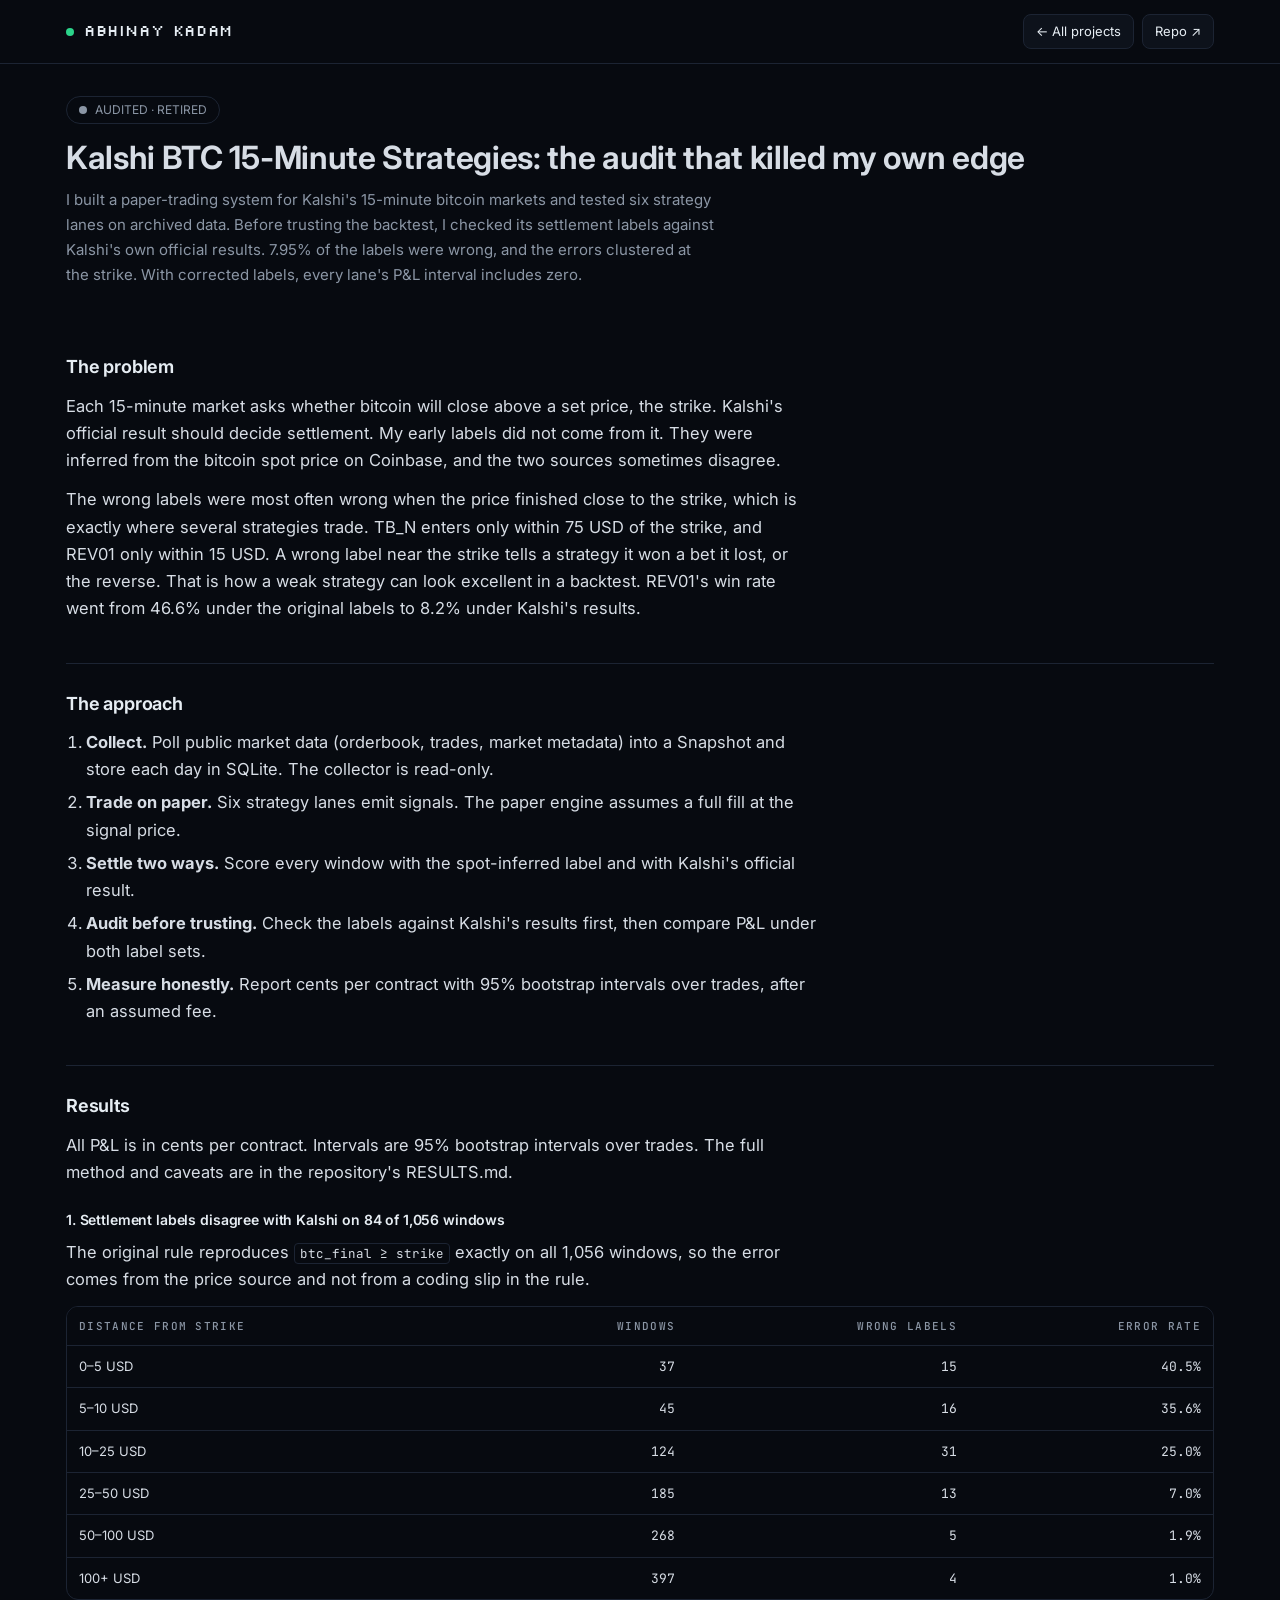
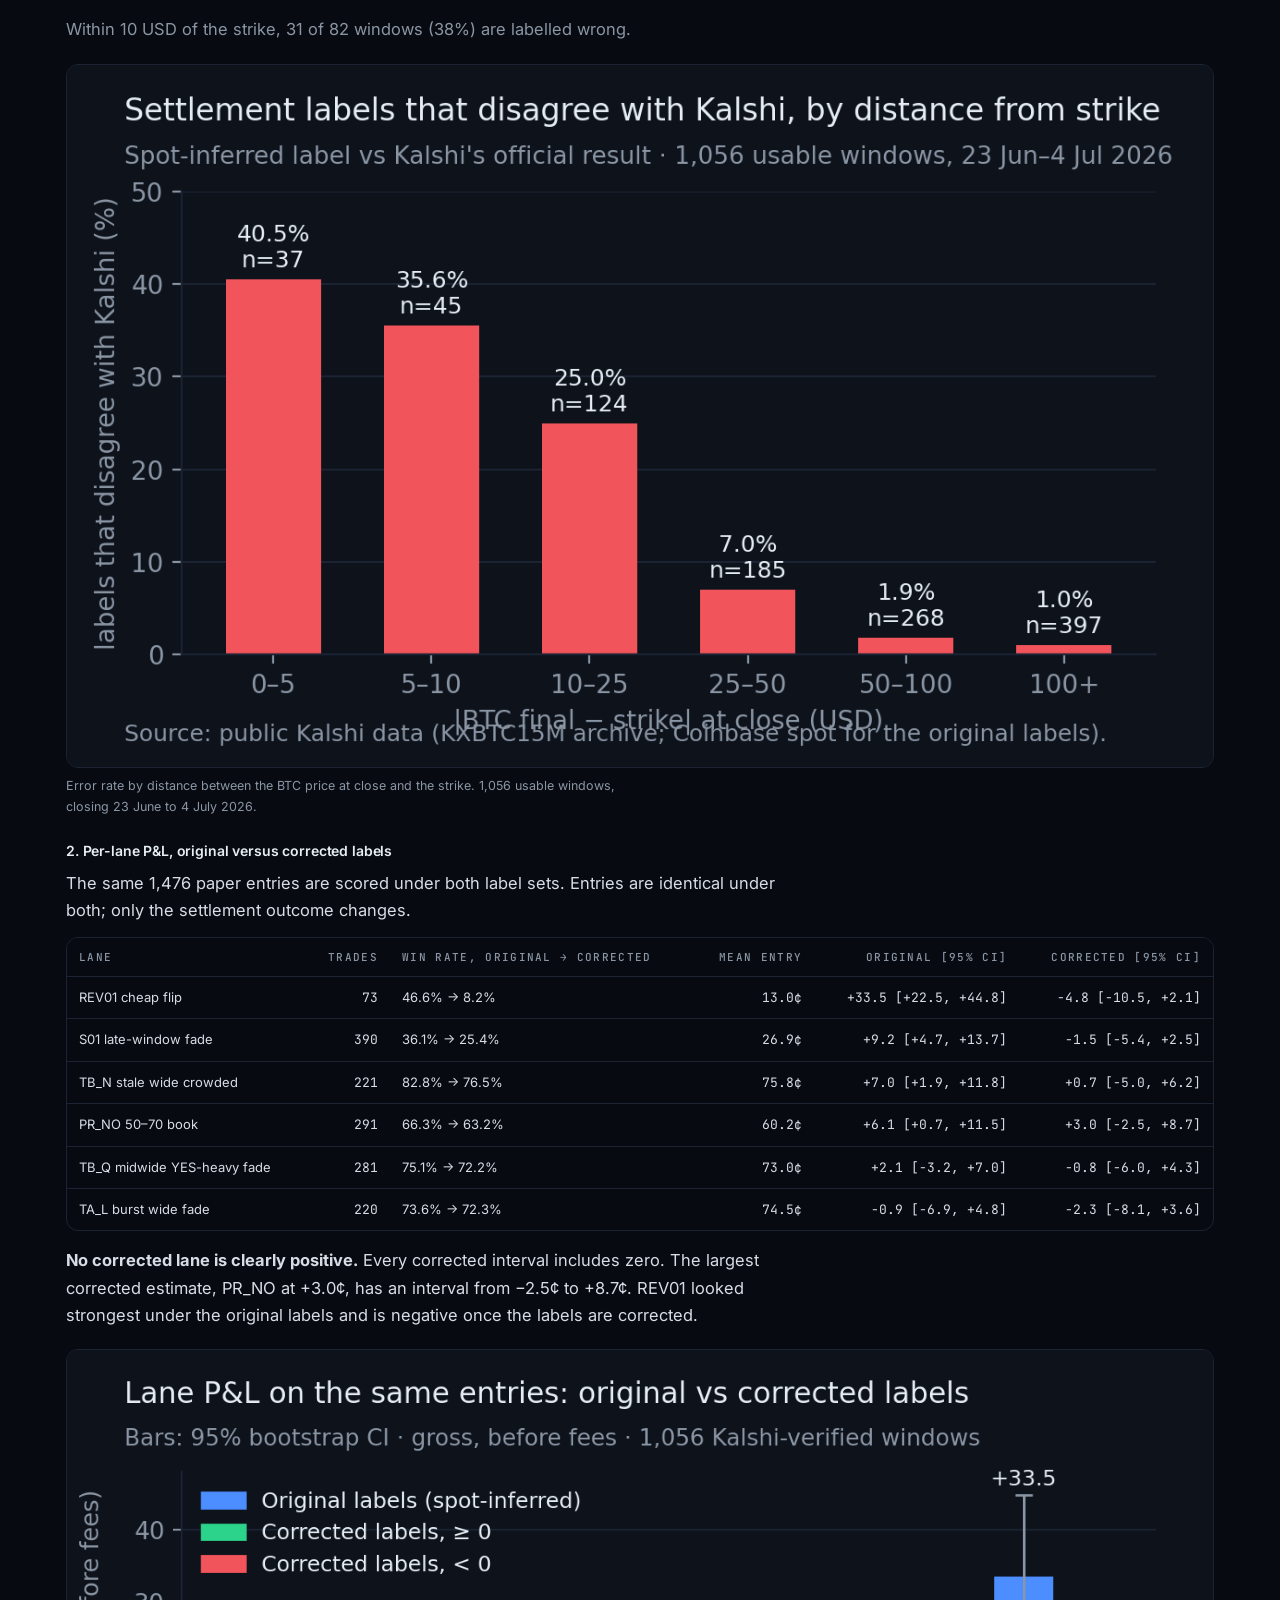
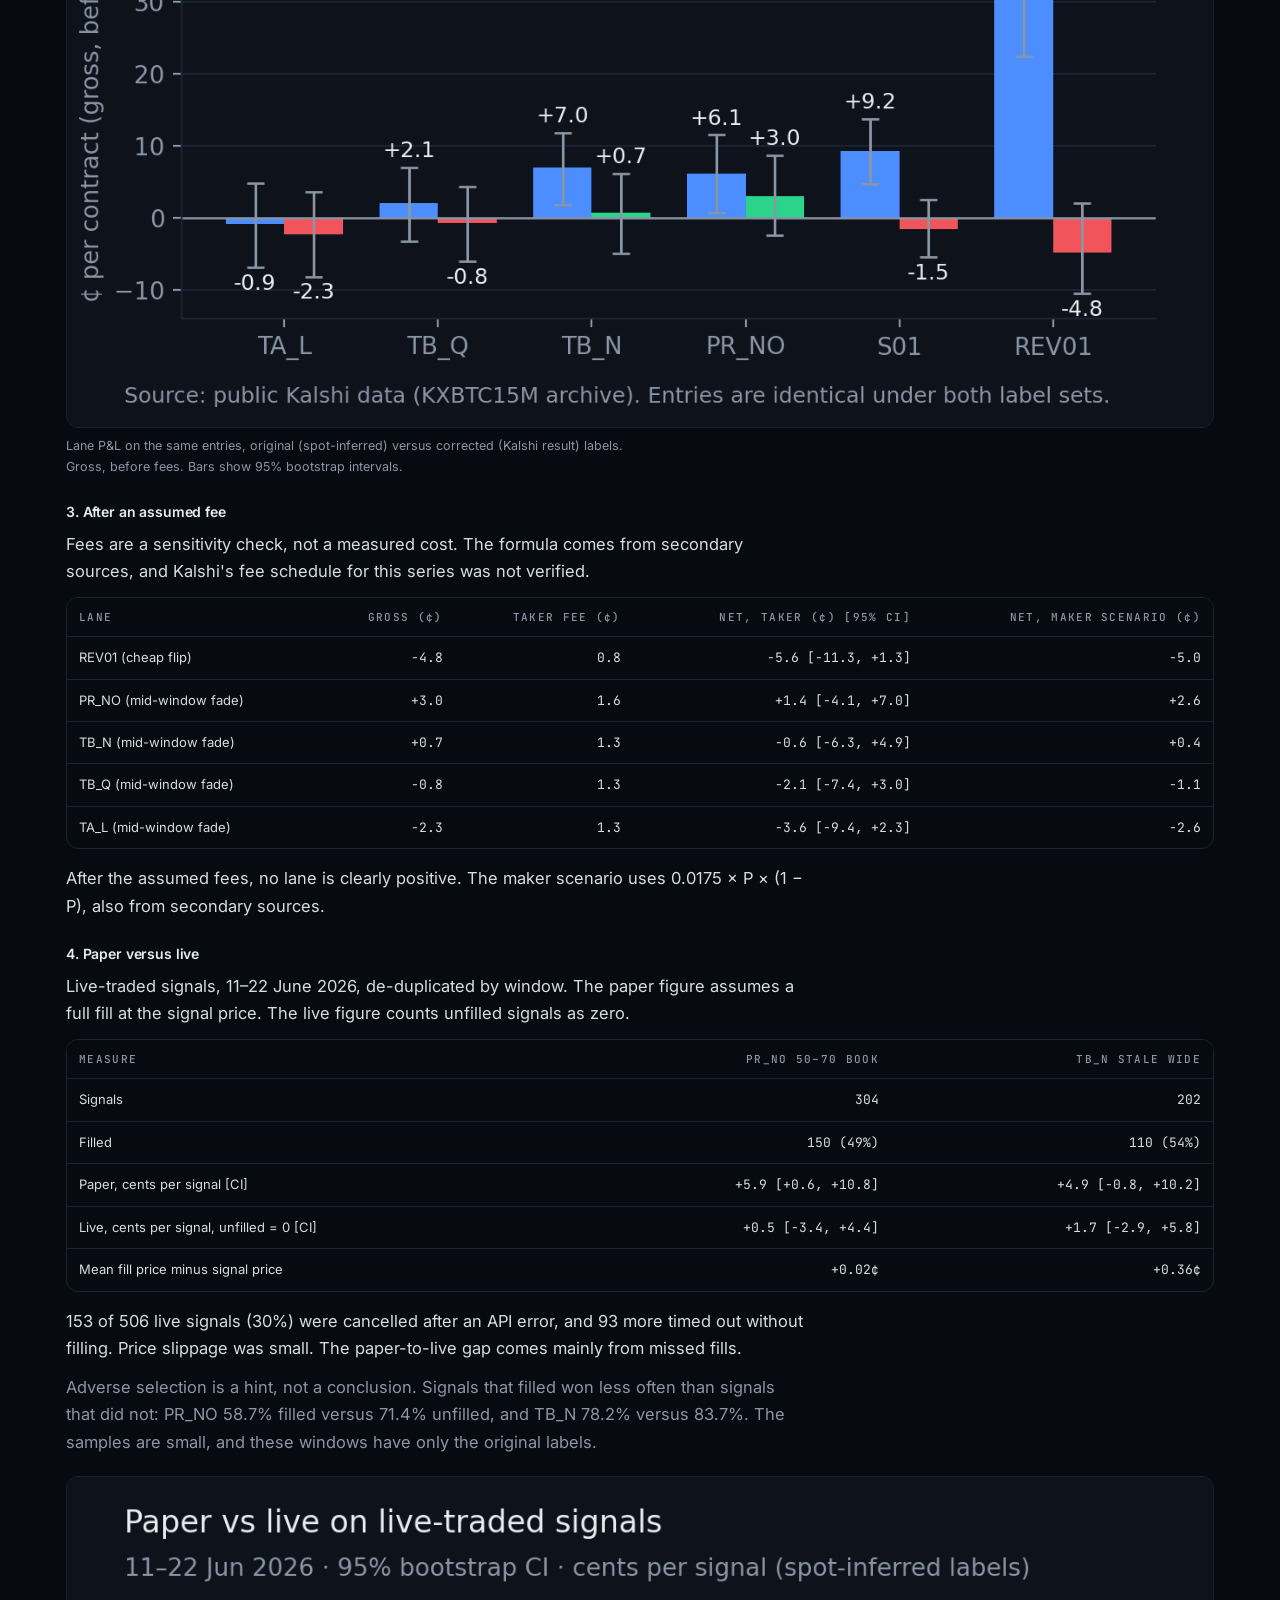
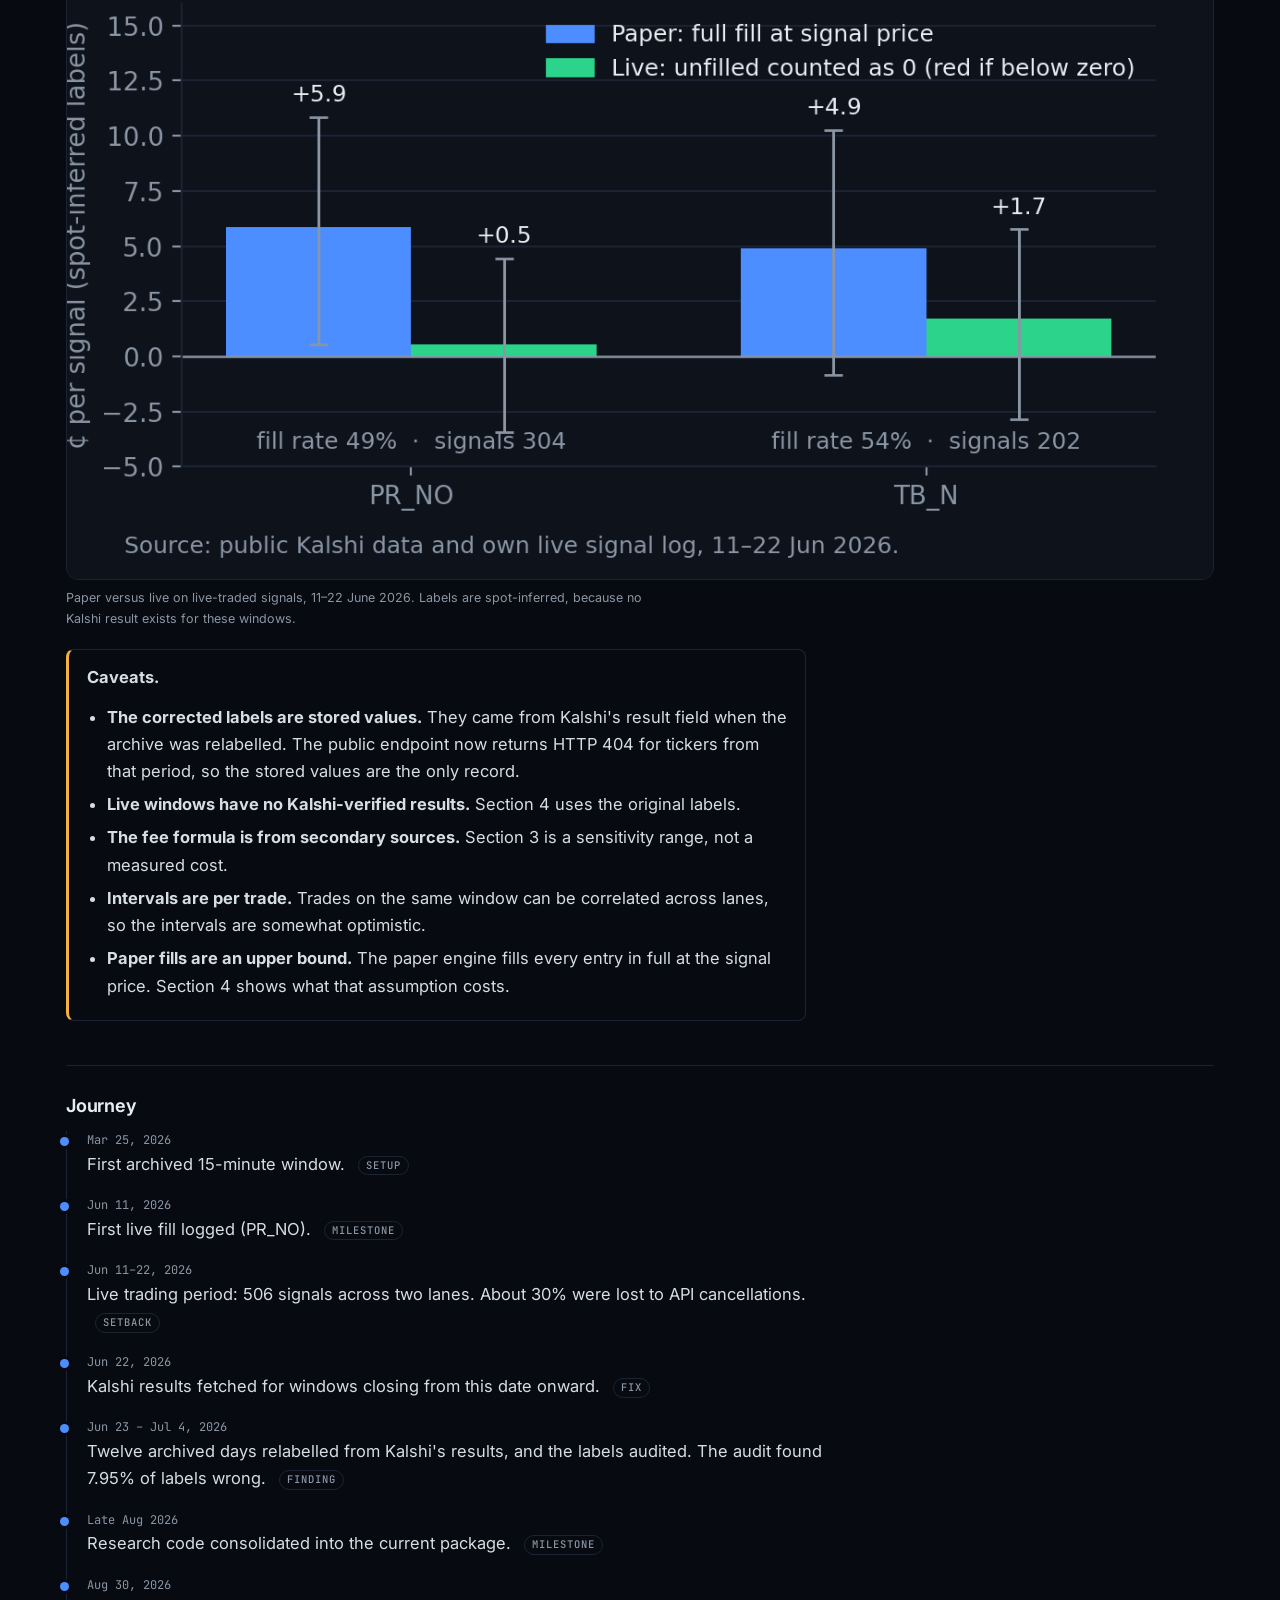
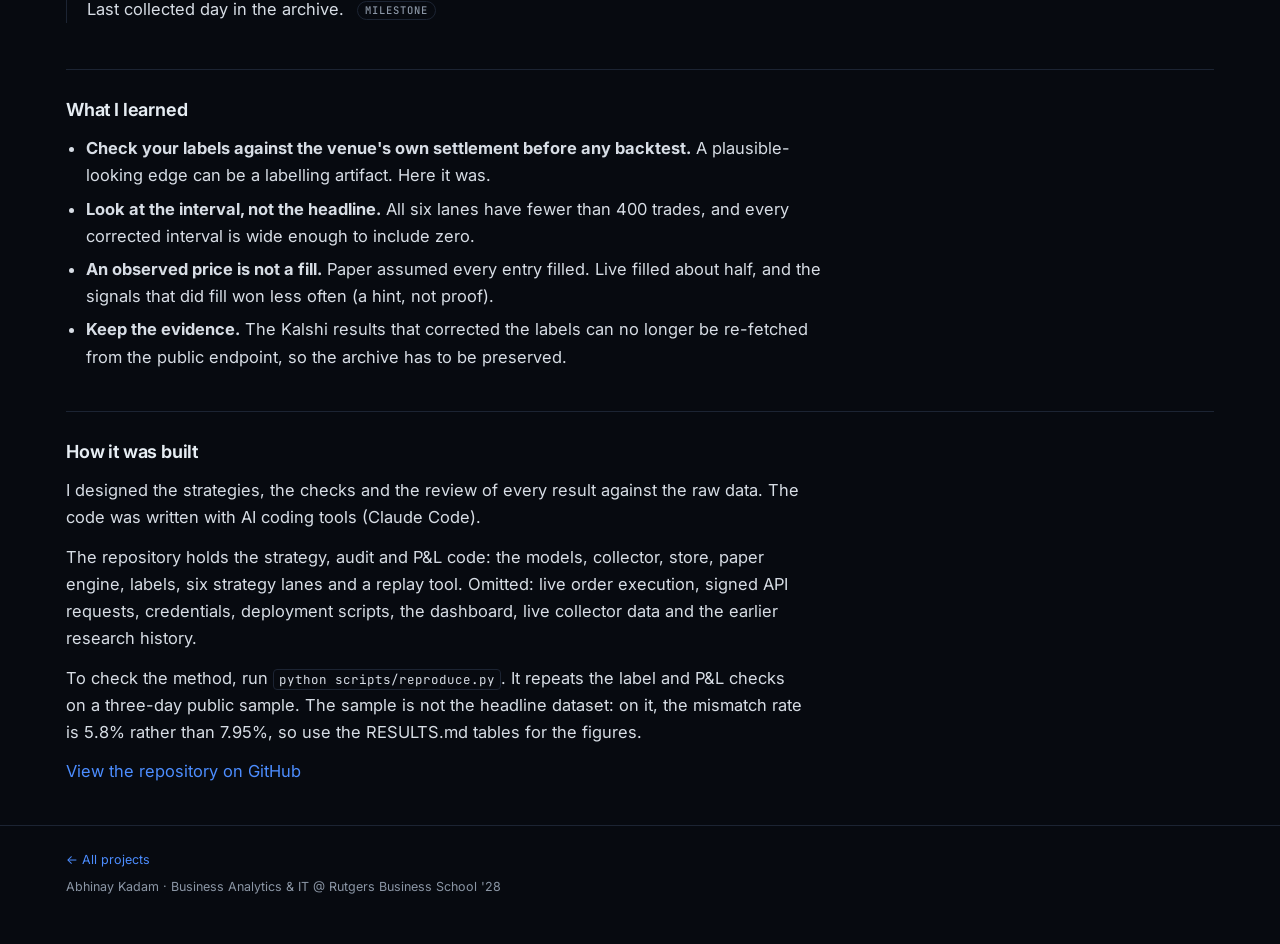
==== commit d16c1ac6: "Typography: Inter + JetBrains Mono, pixel brand Load Inter, JetBrains Mono and Silkscreen from Googl" ====
--- a/projects/btc.html
+++ b/projects/btc.html
@@ -6,6 +6,9 @@
   <title>Kalshi BTC 15-Minute Audit | Abhinay Kadam</title>
   <meta name="description" content="Case study: an audit of a Kalshi 15-minute bitcoin backtest. 7.95% of settlement labels disagreed with Kalshi's official results, and no strategy lane stayed positive after correction.">
   <link rel="icon" href="data:image/svg+xml,%3Csvg xmlns='http://www.w3.org/2000/svg' viewBox='0 0 16 16'%3E%3Crect width='16' height='16' fill='%2314284b'/%3E%3C/svg%3E">
+  <link rel="preconnect" href="https://fonts.googleapis.com">
+  <link rel="preconnect" href="https://fonts.gstatic.com" crossorigin>
+  <link href="https://fonts.googleapis.com/css2?family=Inter:wght@400;500;600;700&family=JetBrains+Mono:wght@500;600&family=Silkscreen&display=swap" rel="stylesheet">
   <link rel="stylesheet" href="../assets/style.css">
 </head>
 <body>
--- a/assets/style.css
+++ b/assets/style.css
@@ -6,6 +6,7 @@
   --border: #1c2433;
   --border-hover: #2b3649;
   --text: #e6edf3;
+  --body: #d7dde5;
   --muted: #8b96a5;
   --pos: #2bd48a;
   --neg: #f2545b;
@@ -25,8 +26,15 @@
   background: var(--bg);
   color: var(--text);
   font-family: var(--sans);
-  font-size: 14px;
-  line-height: 1.6;
+  font-size: 16.5px;
+  line-height: 1.65;
+  color: var(--body);
+}
+
+h1, h2, h3, h4 {
+  font-family: var(--sans);
+  font-weight: 700;
+  letter-spacing: -0.01em;
 }
 
 a { color: var(--accent); text-decoration: none; }
@@ -67,9 +75,9 @@
   align-items: center;
   gap: 10px;
   color: var(--text);
-  font-family: var(--mono);
-  font-size: 14px;
-  letter-spacing: 0.02em;
+  font-family: "Silkscreen", var(--mono);
+  font-size: 15px;
+  letter-spacing: 0.04em;
 }
 .brand:hover { text-decoration: none; }
 
@@ -97,7 +105,7 @@
   white-space: nowrap;
 }
 .seg a:hover { color: var(--text); text-decoration: none; }
-.seg a[aria-current="page"] { background: var(--accent); color: #fff; }
+.seg a[aria-current="page"] { background: var(--accent); color: var(--bg); }
 
 .topbar-links { display: flex; flex-wrap: wrap; gap: 8px; }
 
@@ -114,8 +122,8 @@
   white-space: nowrap;
 }
 .btn:hover { border-color: var(--border-hover); text-decoration: none; }
-.btn-primary { background: var(--accent); border-color: var(--accent); color: #fff; }
-.btn-primary:hover { background: #3a7bf0; border-color: #3a7bf0; }
+.btn-primary { background: var(--accent); border-color: var(--accent); color: var(--bg); font-weight: 600; }
+.btn-primary:hover { background: #6aa0ff; border-color: #6aa0ff; }
 
 /* Dots and pills */
 .dot {
@@ -162,8 +170,9 @@
 .label {
   margin: 0 0 14px;
   color: var(--muted);
+  font-family: var(--mono);
   font-size: 11px;
-  font-weight: 600;
+  font-weight: 500;
   letter-spacing: 0.12em;
   text-transform: uppercase;
 }
@@ -179,7 +188,7 @@
   line-height: 1.2;
 }
 .hero .sub { margin: 0 0 14px; color: var(--muted); font-size: 15px; }
-.hero .about { margin: 0; max-width: 72ch; }
+.hero .about { margin: 0; max-width: 70ch; }
 
 .pills { display: flex; flex-wrap: wrap; gap: 8px; margin: 0; }
 
@@ -220,6 +229,8 @@
   display: block;
   margin-top: 8px;
   color: var(--muted);
+  font-family: var(--mono);
+  font-weight: 500;
   font-size: 11px;
   letter-spacing: 0.12em;
   text-transform: uppercase;
@@ -243,7 +254,7 @@
   border-top: 1px solid var(--border);
 }
 .entry:first-of-type { border-top: none; padding-top: 0; }
-.entry h3 { margin: 0; font-size: 15px; font-weight: 600; line-height: 1.4; }
+.entry h3 { margin: 0; font-size: 16px; font-weight: 700; line-height: 1.4; }
 .entry .meta {
   margin: 2px 0 6px;
   color: var(--muted);
@@ -388,8 +399,9 @@
 table.data th {
   background: var(--bg);
   color: var(--muted);
+  font-family: var(--mono);
   font-size: 11px;
-  font-weight: 600;
+  font-weight: 500;
   letter-spacing: 0.12em;
   text-transform: uppercase;
   white-space: nowrap;
@@ -464,6 +476,8 @@
   border: 1px solid var(--border);
   border-radius: 999px;
   color: var(--muted);
+  font-family: var(--mono);
+  font-weight: 500;
   font-size: 10.5px;
   letter-spacing: 0.1em;
   text-transform: uppercase;
